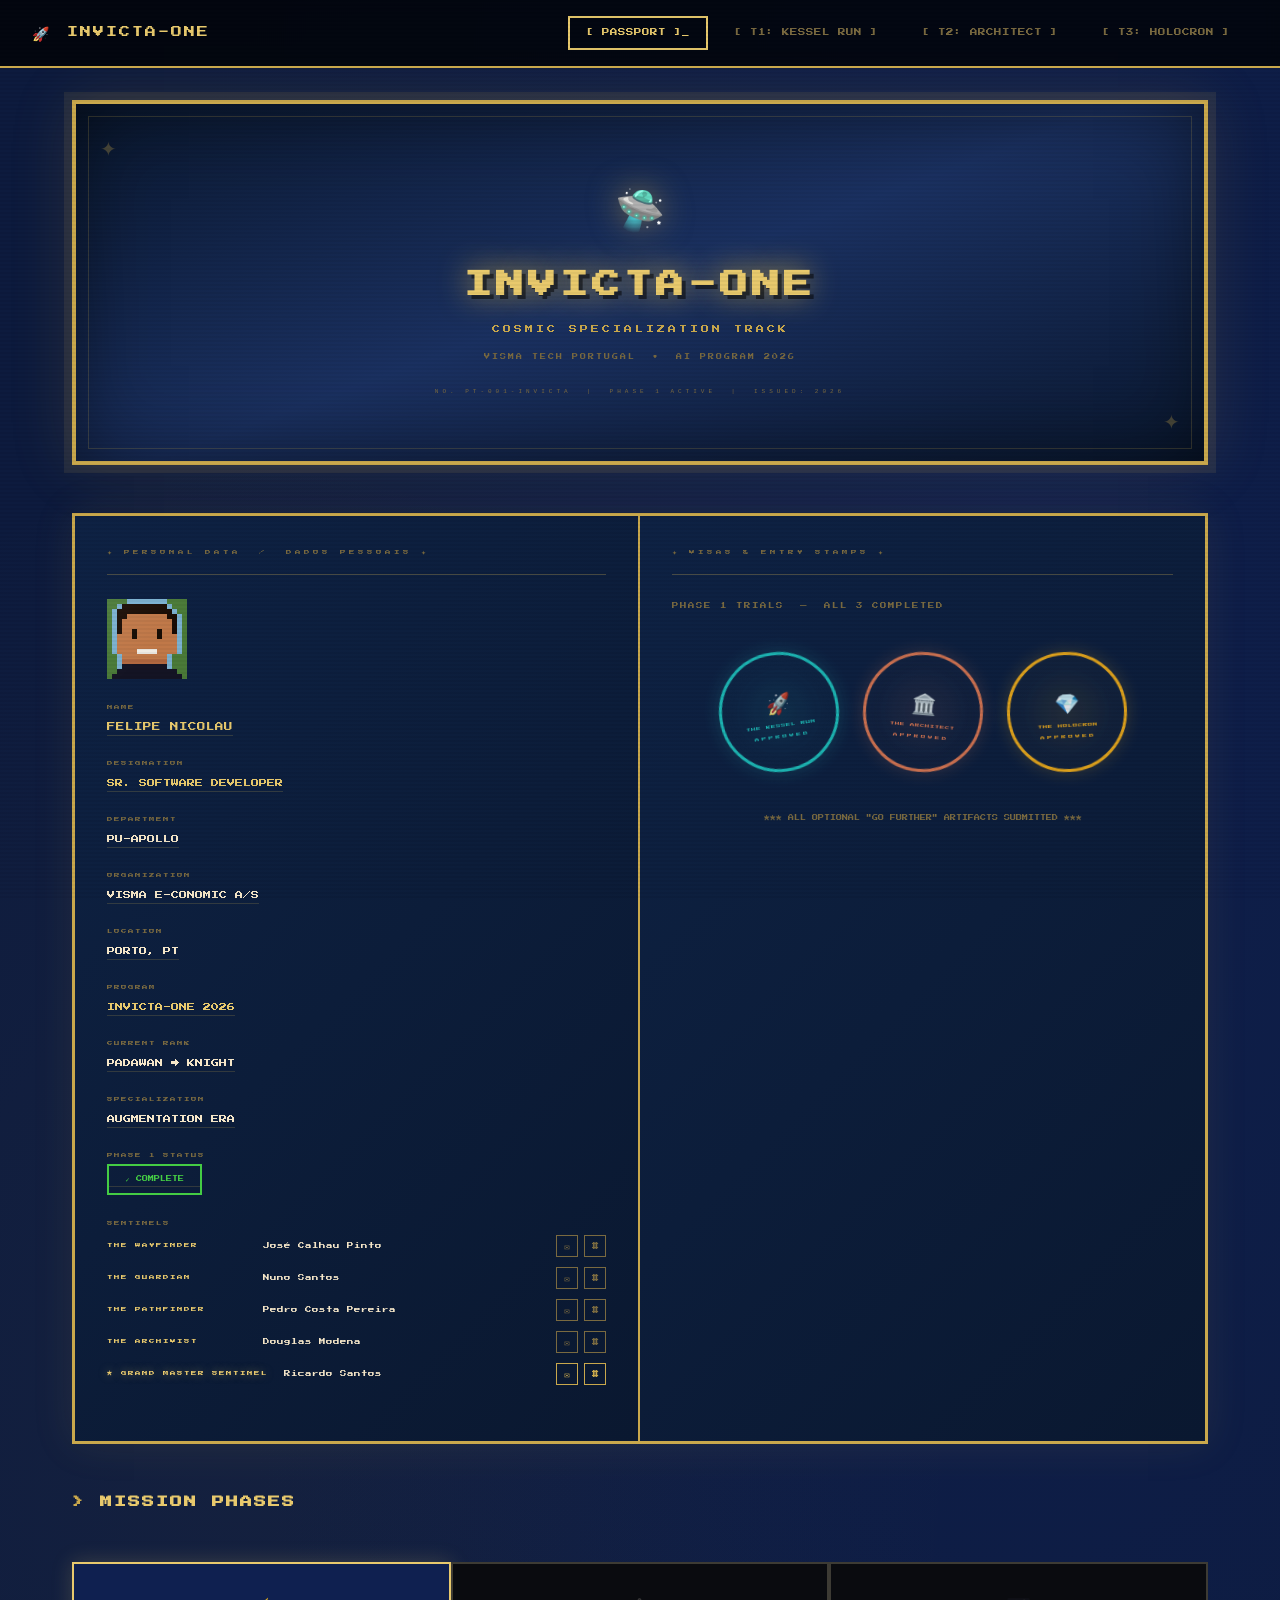
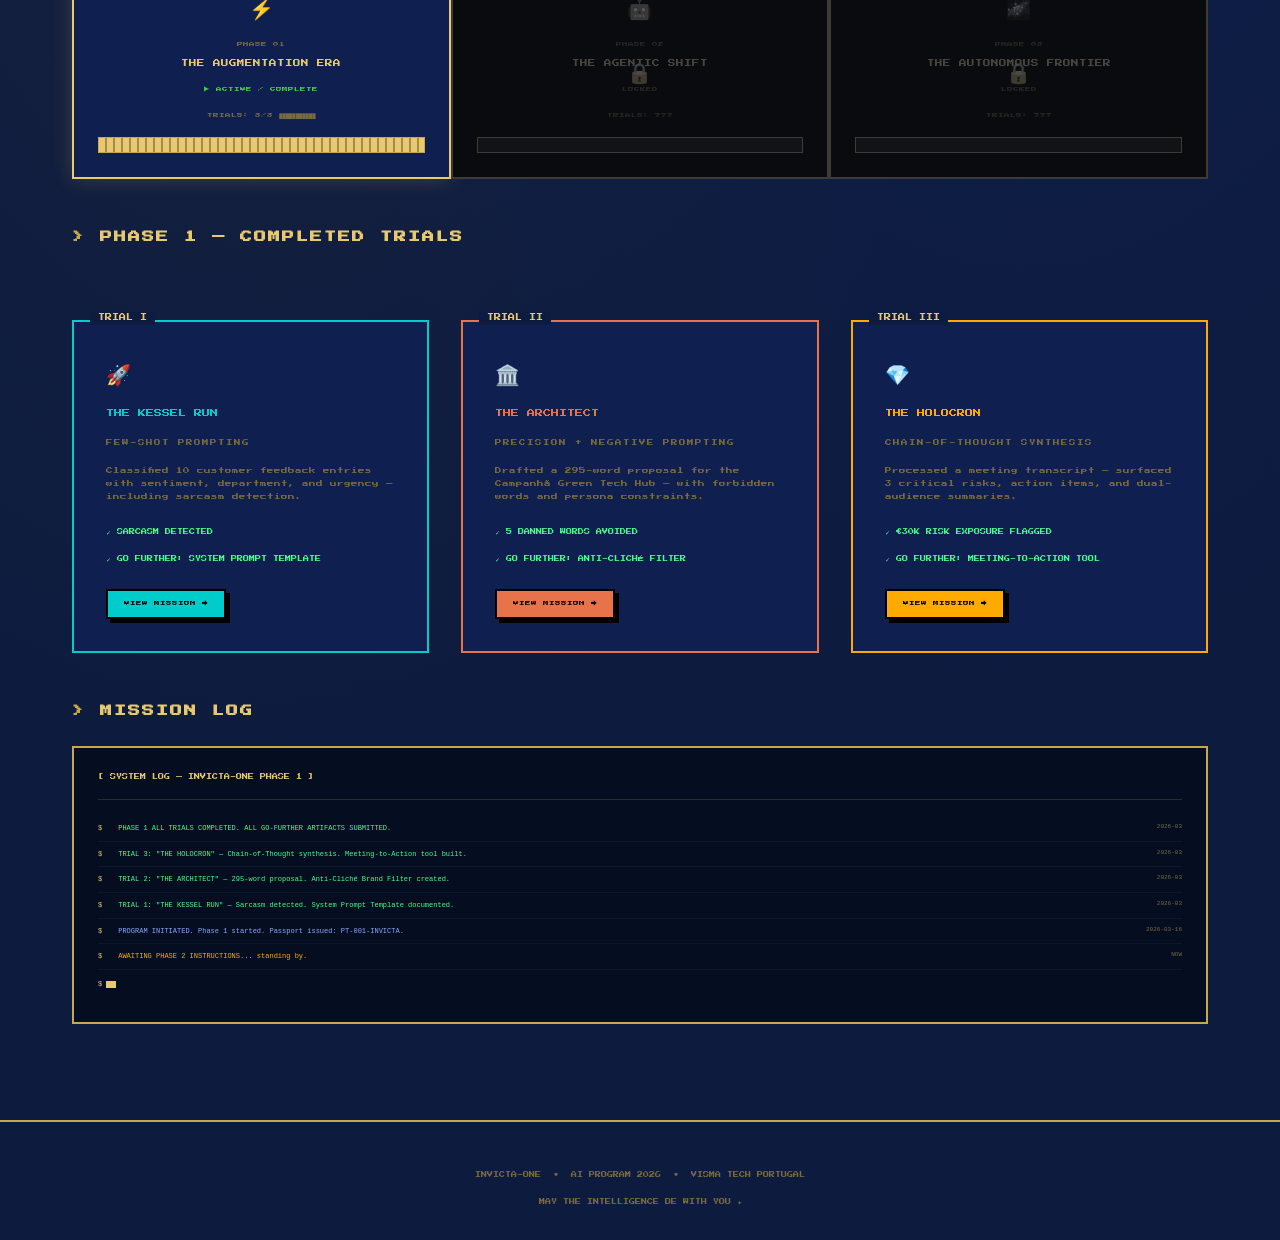
==== index.html @ 20d904ab "Initial commit — Invicta-One pixel art portfolio site" ====
<!DOCTYPE html>
<html lang="en">
<head>
  <meta charset="UTF-8">
  <meta name="viewport" content="width=device-width, initial-scale=1.0">
  <title>Invicta-One | The Passport</title>
  <link rel="preconnect" href="https://fonts.googleapis.com">
  <link rel="preconnect" href="https://fonts.gstatic.com" crossorigin>
  <link href="https://fonts.googleapis.com/css2?family=Press+Start+2P&display=swap" rel="stylesheet">
  <link rel="stylesheet" href="css/base.css">
  <link rel="stylesheet" href="css/passport.css">
</head>
<body>

  <!-- ── Navigation ──────────────────────────────────────── -->
  <nav class="pixel-nav">
    <a class="nav-logo" href="index.html">
      <span class="logo-icon">🚀</span>
      <span>INVICTA-ONE</span>
    </a>
    <button class="nav-toggle" onclick="toggleNav()" aria-label="Menu">[ MENU ]</button>
    <ul class="nav-links" id="nav-links">
      <li><a href="index.html" class="nav-link" data-page="index">[ PASSPORT ]</a></li>
      <li><a href="trial-1-kessel-run.html" class="nav-link" data-page="kessel">[ T1: KESSEL RUN ]</a></li>
      <li><a href="trial-2-architect.html" class="nav-link" data-page="architect">[ T2: ARCHITECT ]</a></li>
      <li><a href="trial-3-holocron.html" class="nav-link" data-page="holocron">[ T3: HOLOCRON ]</a></li>
    </ul>
  </nav>

  <main class="page-wrapper">

    <!-- ── Passport Cover ──────────────────────────────────── -->
    <div class="passport-cover" data-animate>
      <div class="passport-cover-border-pattern"></div>
      <span class="passport-emblem">🛸</span>
      <h1 class="hero-title">INVICTA-ONE</h1>
      <p class="hero-subtitle">COSMIC SPECIALIZATION TRACK</p>
      <p class="hero-meta">VISMA TECH PORTUGAL &nbsp;•&nbsp; AI PROGRAM 2026</p>
      <p class="passport-number">NO. PT-001-INVICTA &nbsp;|&nbsp; PHASE 1 ACTIVE &nbsp;|&nbsp; ISSUED: 2026</p>
    </div>

    <!-- ── Passport Interior ───────────────────────────────── -->
    <div class="passport-interior">

      <!-- Left: Personal Data page -->
      <div class="passport-page">
        <div class="passport-page-title">✦ Personal Data &nbsp;/&nbsp; Dados Pessoais ✦</div>

        <!-- Pixel portrait of Felipe Nicolau -->
        <div class="pixel-avatar" style="width:80px;height:80px;padding:0;overflow:hidden;border:none;background:transparent;">
          <svg xmlns="http://www.w3.org/2000/svg" viewBox="0 0 64 64" width="80" height="80" style="image-rendering:pixelated;shape-rendering:crispEdges;display:block;">
            <!-- Background: outdoor green -->
            <rect width="64" height="64" fill="#4a7a38"/>
            <!-- Row 0: sky -->
            <rect x="16" y="0"  width="32" height="4" fill="#7ab0d0"/>
            <!-- Row 1: sky gaps + hair -->
            <rect x="8"  y="4"  width="4"  height="4" fill="#7ab0d0"/>
            <rect x="12" y="4"  width="36" height="4" fill="#1a0c04"/>
            <rect x="48" y="4"  width="4"  height="4" fill="#7ab0d0"/>
            <!-- Row 2: wider hair -->
            <rect x="4"  y="8"  width="4"  height="4" fill="#7ab0d0"/>
            <rect x="8"  y="8"  width="44" height="4" fill="#1a0c04"/>
            <rect x="52" y="8"  width="4"  height="4" fill="#7ab0d0"/>
            <!-- Row 3: face appears -->
            <rect x="4"  y="12" width="4"  height="4" fill="#7ab0d0"/>
            <rect x="8"  y="12" width="8"  height="4" fill="#1a0c04"/>
            <rect x="16" y="12" width="32" height="4" fill="#c07848"/>
            <rect x="48" y="12" width="8"  height="4" fill="#1a0c04"/>
            <rect x="56" y="12" width="4"  height="4" fill="#7ab0d0"/>
            <!-- Row 4 -->
            <rect x="4"  y="16" width="4"  height="4" fill="#7ab0d0"/>
            <rect x="8"  y="16" width="4"  height="4" fill="#1a0c04"/>
            <rect x="12" y="16" width="40" height="4" fill="#c07848"/>
            <rect x="52" y="16" width="4"  height="4" fill="#1a0c04"/>
            <rect x="56" y="16" width="4"  height="4" fill="#7ab0d0"/>
            <!-- Row 5 -->
            <rect x="4"  y="20" width="4"  height="4" fill="#7ab0d0"/>
            <rect x="8"  y="20" width="4"  height="4" fill="#1a0c04"/>
            <rect x="12" y="20" width="40" height="4" fill="#c07848"/>
            <rect x="52" y="20" width="4"  height="4" fill="#1a0c04"/>
            <rect x="56" y="20" width="4"  height="4" fill="#7ab0d0"/>
            <!-- Row 6: eyes -->
            <rect x="4"  y="24" width="4"  height="4" fill="#7ab0d0"/>
            <rect x="8"  y="24" width="4"  height="4" fill="#1a0c04"/>
            <rect x="12" y="24" width="8"  height="4" fill="#c07848"/>
            <rect x="20" y="24" width="4"  height="4" fill="#160c04"/>
            <rect x="24" y="24" width="16" height="4" fill="#c07848"/>
            <rect x="40" y="24" width="4"  height="4" fill="#160c04"/>
            <rect x="44" y="24" width="8"  height="4" fill="#c07848"/>
            <rect x="52" y="24" width="4"  height="4" fill="#1a0c04"/>
            <rect x="56" y="24" width="4"  height="4" fill="#7ab0d0"/>
            <!-- Row 7: eyes lower, no hair sides -->
            <rect x="4"  y="28" width="4"  height="4" fill="#7ab0d0"/>
            <rect x="8"  y="28" width="12" height="4" fill="#c07848"/>
            <rect x="20" y="28" width="4"  height="4" fill="#160c04"/>
            <rect x="24" y="28" width="16" height="4" fill="#c07848"/>
            <rect x="40" y="28" width="4"  height="4" fill="#160c04"/>
            <rect x="44" y="28" width="12" height="4" fill="#c07848"/>
            <rect x="56" y="28" width="4"  height="4" fill="#7ab0d0"/>
            <!-- Row 8: full face -->
            <rect x="4"  y="32" width="4"  height="4" fill="#7ab0d0"/>
            <rect x="8"  y="32" width="48" height="4" fill="#c07848"/>
            <rect x="56" y="32" width="4"  height="4" fill="#7ab0d0"/>
            <!-- Row 9: full face -->
            <rect x="4"  y="36" width="4"  height="4" fill="#7ab0d0"/>
            <rect x="8"  y="36" width="48" height="4" fill="#c07848"/>
            <rect x="56" y="36" width="4"  height="4" fill="#7ab0d0"/>
            <!-- Row 10: smile / teeth -->
            <rect x="4"  y="40" width="4"  height="4" fill="#7ab0d0"/>
            <rect x="8"  y="40" width="16" height="4" fill="#c07848"/>
            <rect x="24" y="40" width="16" height="4" fill="#f0ece4"/>
            <rect x="40" y="40" width="16" height="4" fill="#c07848"/>
            <rect x="56" y="40" width="4"  height="4" fill="#7ab0d0"/>
            <!-- Row 11: chin narrowing -->
            <rect x="8"  y="44" width="4"  height="4" fill="#7ab0d0"/>
            <rect x="12" y="44" width="36" height="4" fill="#c07848"/>
            <rect x="48" y="44" width="4"  height="4" fill="#7ab0d0"/>
            <!-- Row 12: neck -->
            <rect x="8"  y="48" width="4"  height="4" fill="#7ab0d0"/>
            <rect x="12" y="48" width="36" height="4" fill="#b06840"/>
            <rect x="48" y="48" width="4"  height="4" fill="#7ab0d0"/>
            <!-- Row 13: shirt collar -->
            <rect x="8"  y="52" width="4"  height="4" fill="#7ab0d0"/>
            <rect x="12" y="52" width="36" height="4" fill="#141424"/>
            <rect x="48" y="52" width="4"  height="4" fill="#7ab0d0"/>
            <!-- Row 14: shirt -->
            <rect x="8"  y="56" width="48" height="4" fill="#141424"/>
            <!-- Row 15: shirt full width -->
            <rect x="4"  y="60" width="56" height="4" fill="#141424"/>
          </svg>
        </div>

        <div class="data-field" style="margin-top:var(--s2);">
          <span class="label">NAME</span>
          <span class="value highlight" style="font-size:0.85rem;">FELIPE NICOLAU</span>
        </div>
        <div class="data-field">
          <span class="label">DESIGNATION</span>
          <span class="value highlight">SR. SOFTWARE DEVELOPER</span>
        </div>
        <div class="data-field">
          <span class="label">DEPARTMENT</span>
          <span class="value">PU-APOLLO</span>
        </div>
        <div class="data-field">
          <span class="label">ORGANIZATION</span>
          <span class="value">VISMA E-CONOMIC A/S</span>
        </div>
        <div class="data-field">
          <span class="label">LOCATION</span>
          <span class="value">PORTO, PT</span>
        </div>
        <div class="data-field">
          <span class="label">PROGRAM</span>
          <span class="value highlight">INVICTA-ONE 2026</span>
        </div>
        <div class="data-field">
          <span class="label">CURRENT RANK</span>
          <span class="value">PADAWAN → KNIGHT</span>
        </div>
        <div class="data-field">
          <span class="label">SPECIALIZATION</span>
          <span class="value">AUGMENTATION ERA</span>
        </div>
        <div class="data-field">
          <span class="label">PHASE 1 STATUS</span>
          <span class="value"><span class="status-badge">✓ COMPLETE</span></span>
        </div>
        <div class="data-field">
          <span class="label">SENTINELS</span>
          <div style="display: flex; flex-direction: column; gap: 10px; margin-top: 6px;">

            <div class="sentinel-entry">
              <span class="sentinel-title">THE WAYFINDER</span>
              <span class="sentinel-name">José Calhau Pinto</span>
              <span class="sentinel-links">
                <a href="mailto:jose.calhau.pinto@visma.com" class="sentinel-link sentinel-email" title="Send email">✉</a>
                <a href="https://visma.slack.com/team/U07AFCBRYLD" class="sentinel-link sentinel-slack" title="Slack DM" target="_blank">#</a>
              </span>
            </div>

            <div class="sentinel-entry">
              <span class="sentinel-title">THE GUARDIAN</span>
              <span class="sentinel-name">Nuno Santos</span>
              <span class="sentinel-links">
                <a href="mailto:nuno.santos@visma.com" class="sentinel-link sentinel-email" title="Send email">✉</a>
                <a href="https://visma.slack.com/team/U05AVJ3DU77" class="sentinel-link sentinel-slack" title="Slack DM" target="_blank">#</a>
              </span>
            </div>

            <div class="sentinel-entry">
              <span class="sentinel-title">THE PATHFINDER</span>
              <span class="sentinel-name">Pedro Costa Pereira</span>
              <span class="sentinel-links">
                <a href="mailto:pedro.costa.pereira@visma.com" class="sentinel-link sentinel-email" title="Send email">✉</a>
                <a href="https://visma.slack.com/team/U07A2EEU5FZ" class="sentinel-link sentinel-slack" title="Slack DM" target="_blank">#</a>
              </span>
            </div>

            <div class="sentinel-entry">
              <span class="sentinel-title">THE ARCHIVIST</span>
              <span class="sentinel-name">Douglas Modena</span>
              <span class="sentinel-links">
                <a href="mailto:douglas.modena@visma.com" class="sentinel-link sentinel-email" title="Send email">✉</a>
                <a href="https://visma.slack.com/team/U07UD2M00D7" class="sentinel-link sentinel-slack" title="Slack DM" target="_blank">#</a>
              </span>
            </div>

            <div class="sentinel-entry sentinel-grandmaster">
              <span class="sentinel-title">★ GRAND MASTER SENTINEL</span>
              <span class="sentinel-name">Ricardo Santos</span>
              <span class="sentinel-links">
                <a href="mailto:ricardo.santos@visma.com" class="sentinel-link sentinel-email" title="Send email">✉</a>
                <a href="https://visma.slack.com/team/U071H8X0RFG" class="sentinel-link sentinel-slack" title="Slack DM" target="_blank">#</a>
              </span>
            </div>

          </div>
        </div>
      </div>

      <!-- Right: Stamps / Visas page -->
      <div class="passport-page">
        <div class="passport-page-title">✦ Visas &amp; Entry Stamps ✦</div>
        <p class="label" style="margin-bottom: var(--s3); line-height: 2">
          PHASE 1 TRIALS &nbsp;—&nbsp; ALL 3 COMPLETED
        </p>

        <div class="stamps-grid">
          <a href="trial-1-kessel-run.html" class="passport-stamp stamp-kessel">
            <span class="stamp-icon">🚀</span>
            <span class="stamp-name">THE KESSEL RUN</span>
            <span class="stamp-approved">APPROVED</span>
          </a>

          <a href="trial-2-architect.html" class="passport-stamp stamp-architect">
            <span class="stamp-icon">🏛️</span>
            <span class="stamp-name">THE ARCHITECT</span>
            <span class="stamp-approved">APPROVED</span>
          </a>

          <a href="trial-3-holocron.html" class="passport-stamp stamp-holocron">
            <span class="stamp-icon">💎</span>
            <span class="stamp-name">THE HOLOCRON</span>
            <span class="stamp-approved">APPROVED</span>
          </a>
        </div>

        <div style="margin-top: var(--s3); font-size: 0.6rem; color: var(--color-dim); text-align: center; line-height: 2;">
          ★★★ ALL OPTIONAL "GO FURTHER" ARTIFACTS SUBMITTED ★★★
        </div>
      </div>
    </div>

    <!-- ── Phase Tracker ───────────────────────────────────── -->
    <h2 class="section-title" data-animate>MISSION PHASES</h2>

    <div class="phases-track">
      <!-- Phase 1 -->
      <div class="phase-card active" data-animate>
        <span class="phase-icon">⚡</span>
        <div class="phase-number">PHASE 01</div>
        <div class="phase-name">THE AUGMENTATION ERA</div>
        <div class="phase-status">▶ ACTIVE / COMPLETE</div>
        <div class="phase-progress">TRIALS: 3/3 ███████████</div>
        <div style="margin-top: var(--s2);">
          <div class="progress-bar"><div class="progress-fill" style="--progress: 100%;"></div></div>
        </div>
      </div>

      <div class="phase-connector"></div>

      <!-- Phase 2 -->
      <div class="phase-card locked" data-animate>
        <span class="phase-icon">🤖</span>
        <div class="phase-number">PHASE 02</div>
        <div class="phase-name">THE AGENTIC SHIFT</div>
        <div class="phase-status">LOCKED</div>
        <div class="phase-progress">TRIALS: ???</div>
        <div style="margin-top: var(--s2);">
          <div class="progress-bar"><div class="progress-fill" style="--progress: 0%;"></div></div>
        </div>
      </div>

      <div class="phase-connector"></div>

      <!-- Phase 3 -->
      <div class="phase-card locked" data-animate>
        <span class="phase-icon">🌌</span>
        <div class="phase-number">PHASE 03</div>
        <div class="phase-name">THE AUTONOMOUS FRONTIER</div>
        <div class="phase-status">LOCKED</div>
        <div class="phase-progress">TRIALS: ???</div>
        <div style="margin-top: var(--s2);">
          <div class="progress-bar"><div class="progress-fill" style="--progress: 0%;"></div></div>
        </div>
      </div>
    </div>

    <!-- ── Trial Cards ─────────────────────────────────────── -->
    <h2 class="section-title" data-animate>PHASE 1 — COMPLETED TRIALS</h2>

    <div class="two-col" style="grid-template-columns: 1fr 1fr 1fr;" data-animate>

      <!-- Trial 1 -->
      <div class="content-section" data-label="TRIAL I" style="--color-border: #00cccc;">
        <div style="font-size: 2rem; margin-bottom: var(--s2);">🚀</div>
        <div style="font-size: 0.8rem; color: #00cccc; margin-bottom: var(--s2);">THE KESSEL RUN</div>
        <div class="label" style="margin-bottom: var(--s2);">FEW-SHOT PROMPTING</div>
        <p style="font-size: 0.65rem; color: var(--color-dim); line-height: 2; margin-bottom: var(--s3);">
          Classified 10 customer feedback entries with sentiment, department, and urgency — including sarcasm detection.
        </p>
        <div style="font-size: 0.6rem; color: #44ff88; margin-bottom: var(--s2);">✓ SARCASM DETECTED</div>
        <div style="font-size: 0.6rem; color: #44ff88; margin-bottom: var(--s3);">✓ GO FURTHER: SYSTEM PROMPT TEMPLATE</div>
        <a href="trial-1-kessel-run.html" class="pixel-btn" style="background: #00cccc; font-size: 0.55rem;">VIEW MISSION →</a>
      </div>

      <!-- Trial 2 -->
      <div class="content-section" data-label="TRIAL II" style="--color-border: #e8724a;">
        <div style="font-size: 2rem; margin-bottom: var(--s2);">🏛️</div>
        <div style="font-size: 0.8rem; color: #e8724a; margin-bottom: var(--s2);">THE ARCHITECT</div>
        <div class="label" style="margin-bottom: var(--s2);">PRECISION + NEGATIVE PROMPTING</div>
        <p style="font-size: 0.65rem; color: var(--color-dim); line-height: 2; margin-bottom: var(--s3);">
          Drafted a 295-word proposal for the Campanhã Green Tech Hub — with forbidden words and persona constraints.
        </p>
        <div style="font-size: 0.6rem; color: #44ff88; margin-bottom: var(--s2);">✓ 5 BANNED WORDS AVOIDED</div>
        <div style="font-size: 0.6rem; color: #44ff88; margin-bottom: var(--s3);">✓ GO FURTHER: ANTI-CLICHÉ FILTER</div>
        <a href="trial-2-architect.html" class="pixel-btn" style="background: #e8724a; font-size: 0.55rem;">VIEW MISSION →</a>
      </div>

      <!-- Trial 3 -->
      <div class="content-section" data-label="TRIAL III" style="--color-border: #ffaa00;">
        <div style="font-size: 2rem; margin-bottom: var(--s2);">💎</div>
        <div style="font-size: 0.8rem; color: #ffaa00; margin-bottom: var(--s2);">THE HOLOCRON</div>
        <div class="label" style="margin-bottom: var(--s2);">CHAIN-OF-THOUGHT SYNTHESIS</div>
        <p style="font-size: 0.65rem; color: var(--color-dim); line-height: 2; margin-bottom: var(--s3);">
          Processed a meeting transcript — surfaced 3 critical risks, action items, and dual-audience summaries.
        </p>
        <div style="font-size: 0.6rem; color: #44ff88; margin-bottom: var(--s2);">✓ €30K RISK EXPOSURE FLAGGED</div>
        <div style="font-size: 0.6rem; color: #44ff88; margin-bottom: var(--s3);">✓ GO FURTHER: MEETING-TO-ACTION TOOL</div>
        <a href="trial-3-holocron.html" class="pixel-btn" style="background: #ffaa00; font-size: 0.55rem;">VIEW MISSION →</a>
      </div>
    </div>

    <!-- ── Activity Log ────────────────────────────────────── -->
    <h2 class="section-title" data-animate>MISSION LOG</h2>

    <div class="activity-log" data-animate>
      <div class="activity-log-header">[ SYSTEM LOG — INVICTA-ONE PHASE 1 ]</div>

      <div class="activity-entry entry-success">
        <span class="prompt">$</span>
        <span class="entry-text">PHASE 1 ALL TRIALS COMPLETED. ALL GO-FURTHER ARTIFACTS SUBMITTED.</span>
        <span class="timestamp">2026-03</span>
      </div>
      <div class="activity-entry entry-success">
        <span class="prompt">$</span>
        <span class="entry-text">TRIAL 3: "THE HOLOCRON" — Chain-of-Thought synthesis. Meeting-to-Action tool built.</span>
        <span class="timestamp">2026-03</span>
      </div>
      <div class="activity-entry entry-success">
        <span class="prompt">$</span>
        <span class="entry-text">TRIAL 2: "THE ARCHITECT" — 295-word proposal. Anti-Cliché Brand Filter created.</span>
        <span class="timestamp">2026-03</span>
      </div>
      <div class="activity-entry entry-success">
        <span class="prompt">$</span>
        <span class="entry-text">TRIAL 1: "THE KESSEL RUN" — Sarcasm detected. System Prompt Template documented.</span>
        <span class="timestamp">2026-03</span>
      </div>
      <div class="activity-entry entry-info">
        <span class="prompt">$</span>
        <span class="entry-text">PROGRAM INITIATED. Phase 1 started. Passport issued: PT-001-INVICTA.</span>
        <span class="timestamp">2026-03-16</span>
      </div>
      <div class="activity-entry entry-warn">
        <span class="prompt">$</span>
        <span class="entry-text">AWAITING PHASE 2 INSTRUCTIONS... standing by.</span>
        <span class="timestamp">NOW</span>
      </div>
      <div style="padding: 8px 0; font-family: 'Courier New', monospace; font-size: 0.7rem; color: var(--color-accent);">
        $ <span class="cursor-blink"></span>
      </div>
    </div>

  </main>

  <footer class="pixel-footer">
    <p>INVICTA-ONE &nbsp;•&nbsp; AI PROGRAM 2026 &nbsp;•&nbsp; VISMA TECH PORTUGAL</p>
    <p style="margin-top: var(--s2);">MAY THE INTELLIGENCE BE WITH YOU ✦</p>
  </footer>

  <script src="js/nav.js"></script>
  <script src="js/animations.js"></script>
</body>
</html>
---- css/base.css ----
/* ============================================================
   INVICTA-ONE — BASE.CSS
   Shared tokens, utilities, navigation, global animations
   ============================================================ */

@import url('https://fonts.googleapis.com/css2?family=Press+Start+2P&display=swap');

/* ── Reset ─────────────────────────────────────────────────── */
*, *::before, *::after {
  box-sizing: border-box;
  margin: 0;
  padding: 0;
}

html {
  font-size: clamp(7px, 0.85vw, 10px);
  scroll-behavior: smooth;
}

body {
  font-family: 'Press Start 2P', monospace;
  background-color: var(--color-bg);
  color: var(--color-text);
  min-height: 100vh;
  line-height: 1.8;
  image-rendering: pixelated;
}

/* ── Design Tokens (overridden per theme) ───────────────────── */
:root {
  --font-pixel: 'Press Start 2P', monospace;

  /* Spacing */
  --s1: 8px;
  --s2: 16px;
  --s3: 24px;
  --s4: 32px;
  --s5: 48px;
  --s6: 64px;

  /* Defaults (passport theme overrides these) */
  --color-bg:      #0d1b3e;
  --color-primary: #c9a84c;
  --color-accent:  #e8c96d;
  --color-surface: #0f2050;
  --color-border:  #c9a84c;
  --color-text:    #f5e6c8;
  --color-dim:     #7a6a40;
  --color-danger:  #ff4444;
  --color-success: #44cc44;
  --color-warn:    #ffaa00;
}

/* ── Scanline CRT overlay ───────────────────────────────────── */
body::after {
  content: '';
  position: fixed;
  inset: 0;
  background: repeating-linear-gradient(
    0deg,
    transparent,
    transparent 2px,
    rgba(0, 0, 0, 0.04) 2px,
    rgba(0, 0, 0, 0.04) 4px
  );
  pointer-events: none;
  z-index: 9999;
}

/* ── Navigation ─────────────────────────────────────────────── */
.pixel-nav {
  position: sticky;
  top: 0;
  z-index: 100;
  background: rgba(0, 0, 0, 0.75);
  backdrop-filter: blur(6px);
  -webkit-backdrop-filter: blur(6px);
  border-bottom: 2px solid var(--color-border);
  padding: var(--s2) var(--s4);
  display: flex;
  align-items: center;
  gap: var(--s4);
  flex-wrap: wrap;
}

.nav-logo {
  display: flex;
  align-items: center;
  gap: var(--s2);
  text-decoration: none;
  color: var(--color-accent);
  font-size: 1.1rem;
  letter-spacing: 2px;
  white-space: nowrap;
}

.nav-logo .logo-icon {
  font-size: 1.4rem;
}

.nav-links {
  display: flex;
  list-style: none;
  gap: var(--s1);
  flex-wrap: wrap;
  flex: 1;
  justify-content: flex-end;
}

.nav-links li a {
  font-family: var(--font-pixel);
  font-size: 0.75rem;
  color: var(--color-dim);
  text-decoration: none;
  padding: var(--s1) var(--s2);
  border: 2px solid transparent;
  display: inline-block;
  transition: color 0.1s, border-color 0.1s;
  white-space: nowrap;
}

.nav-links li a:hover {
  color: var(--color-text);
  border-color: var(--color-border);
}

.nav-links li a.active {
  color: var(--color-accent);
  border-color: var(--color-accent);
}

.nav-links li a.active::after {
  content: '_';
  animation: blink 1s step-end infinite;
}

.nav-toggle {
  display: none;
  font-family: var(--font-pixel);
  font-size: 0.75rem;
  background: transparent;
  color: var(--color-accent);
  border: 2px solid var(--color-accent);
  padding: var(--s1) var(--s2);
  cursor: pointer;
  margin-left: auto;
}

/* Mobile nav */
@media (max-width: 768px) {
  .pixel-nav {
    padding: var(--s2);
  }

  .nav-toggle {
    display: block;
  }

  .nav-links {
    display: none;
    width: 100%;
    flex-direction: column;
    gap: 0;
    max-height: 0;
    overflow: hidden;
    transition: max-height 0.3s steps(5, end);
  }

  .nav-links.open {
    display: flex;
    max-height: 300px;
  }

  .nav-links li a {
    width: 100%;
    padding: var(--s2);
    border-bottom: 1px solid var(--color-border);
  }
}

/* ── Layout ─────────────────────────────────────────────────── */
.page-wrapper {
  max-width: 1200px;
  margin: 0 auto;
  padding: var(--s4);
}

.content-section {
  margin: var(--s5) 0;
  padding: var(--s4);
  background: var(--color-surface);
  border: 2px solid var(--color-border);
  position: relative;
}

.content-section::before {
  content: attr(data-label);
  position: absolute;
  top: -1.4em;
  left: var(--s2);
  font-size: 0.7rem;
  color: var(--color-accent);
  background: var(--color-bg);
  padding: 0 var(--s1);
}

.two-col {
  display: grid;
  grid-template-columns: 1fr 1fr;
  gap: var(--s4);
}

@media (max-width: 768px) {
  .two-col {
    grid-template-columns: 1fr;
  }

  .page-wrapper {
    padding: var(--s2);
  }
}

/* ── Typography helpers ─────────────────────────────────────── */
.section-title {
  font-size: 1.2rem;
  color: var(--color-accent);
  margin-bottom: var(--s3);
  letter-spacing: 2px;
}

.section-title::before {
  content: '> ';
  color: var(--color-primary);
}

.label {
  font-size: 0.65rem;
  color: var(--color-dim);
  letter-spacing: 1px;
  text-transform: uppercase;
}

/* ── Pixel Buttons ──────────────────────────────────────────── */
.pixel-btn {
  font-family: var(--font-pixel);
  font-size: 0.7rem;
  padding: var(--s1) var(--s2);
  background: var(--color-accent);
  color: #000;
  border: 2px solid #000;
  cursor: pointer;
  box-shadow: 4px 4px 0 #000;
  transition: box-shadow 0.1s, transform 0.1s;
  display: inline-block;
  text-decoration: none;
}

.pixel-btn:hover {
  box-shadow: 2px 2px 0 #000;
  transform: translate(2px, 2px);
}

.pixel-btn:active {
  box-shadow: 0 0 0 #000;
  transform: translate(4px, 4px);
}

/* ── Badge chips ────────────────────────────────────────────── */
.badge {
  display: inline-block;
  font-size: 0.6rem;
  padding: 2px 6px;
  border: 1px solid currentColor;
  white-space: nowrap;
}

.badge-positive  { color: var(--color-success); border-color: var(--color-success); }
.badge-negative  { color: var(--color-danger);  border-color: var(--color-danger);  }
.badge-neutral   { color: var(--color-warn);    border-color: var(--color-warn);    }
.badge-critical  { color: var(--color-danger);  background: rgba(255,68,68,0.15); }
.badge-high      { color: var(--color-warn);    background: rgba(255,170,0,0.15);  }
.badge-medium    { color: #88ccff;              border-color: #88ccff;              }
.badge-low       { color: var(--color-dim);     border-color: var(--color-dim);     }

/* ── Tables ─────────────────────────────────────────────────── */
.pixel-table {
  width: 100%;
  border-collapse: collapse;
  font-size: 0.65rem;
  overflow-x: auto;
  display: block;
}

.pixel-table th,
.pixel-table td {
  padding: var(--s1) var(--s2);
  border: 1px solid var(--color-border);
  text-align: left;
  vertical-align: middle;
}

.pixel-table th {
  color: var(--color-accent);
  background: rgba(0,0,0,0.3);
  letter-spacing: 1px;
}

.pixel-table tbody tr {
  opacity: 0;
  transform: translateX(-8px);
  transition: opacity 0.3s, transform 0.3s;
}

.pixel-table tbody tr.is-visible {
  opacity: 1;
  transform: translateX(0);
}

.pixel-table tbody tr:nth-child(even) {
  background: rgba(255,255,255,0.03);
}

.pixel-table tbody tr:hover {
  background: rgba(255,255,255,0.06);
}

/* ── Code blocks ────────────────────────────────────────────── */
.code-block {
  background: #0a0a0f;
  border: 2px solid var(--color-border);
  padding: var(--s3);
  font-family: 'Courier New', monospace;
  font-size: 0.75rem;
  color: #88ff88;
  white-space: pre-wrap;
  word-break: break-word;
  line-height: 1.6;
  position: relative;
  max-height: 400px;
  overflow-y: auto;
}

.code-block-header {
  display: flex;
  align-items: center;
  justify-content: space-between;
  padding: var(--s1) var(--s2);
  background: rgba(0,0,0,0.4);
  border: 2px solid var(--color-border);
  border-bottom: none;
  font-size: 0.65rem;
  color: var(--color-dim);
}

.copy-btn {
  font-family: var(--font-pixel);
  font-size: 0.55rem;
  background: transparent;
  color: var(--color-accent);
  border: 1px solid var(--color-accent);
  padding: 2px 8px;
  cursor: pointer;
  transition: background 0.1s;
}

.copy-btn:hover {
  background: var(--color-accent);
  color: #000;
}

/* ── Progress bar ───────────────────────────────────────────── */
.progress-bar {
  background: rgba(255,255,255,0.1);
  border: 1px solid var(--color-border);
  height: 16px;
  position: relative;
  overflow: hidden;
}

.progress-fill {
  height: 100%;
  background: var(--color-accent);
  width: var(--progress, 0%);
  transition: width 1s steps(10, end);
  position: relative;
}

.progress-fill::after {
  content: '';
  position: absolute;
  inset: 0;
  background: repeating-linear-gradient(
    90deg,
    transparent,
    transparent 6px,
    rgba(0,0,0,0.3) 6px,
    rgba(0,0,0,0.3) 8px
  );
}

/* ── Scroll-reveal base ─────────────────────────────────────── */
[data-animate] {
  opacity: 0;
  transform: translateY(16px);
  transition: opacity 0.4s ease, transform 0.4s ease;
}

[data-animate].is-visible {
  opacity: 1;
  transform: translateY(0);
}

/* ── Pixel hero title ───────────────────────────────────────── */
.hero-title {
  font-size: clamp(1.2rem, 3vw, 2.2rem);
  color: var(--color-accent);
  letter-spacing: 4px;
  text-shadow:
    4px 4px 0 rgba(0,0,0,0.5),
    0 0 30px var(--color-primary);
  line-height: 1.5;
}

.hero-subtitle {
  font-size: 0.8rem;
  color: var(--color-primary);
  letter-spacing: 3px;
  margin-top: var(--s2);
}

.hero-meta {
  font-size: 0.6rem;
  color: var(--color-dim);
  letter-spacing: 2px;
  margin-top: var(--s2);
}

/* ── Terminal log ───────────────────────────────────────────── */
.terminal-log {
  background: #050510;
  border: 2px solid var(--color-border);
  padding: var(--s3);
  font-family: 'Courier New', monospace;
  font-size: 0.75rem;
}

.log-entry {
  color: #88ff88;
  padding: 4px 0;
  opacity: 0;
  animation: log-appear 0.3s ease forwards;
}

.log-entry::before {
  content: '> ';
  color: var(--color-accent);
}

.log-entry:nth-child(1) { animation-delay: 0.3s; }
.log-entry:nth-child(2) { animation-delay: 0.6s; }
.log-entry:nth-child(3) { animation-delay: 0.9s; }
.log-entry:nth-child(4) { animation-delay: 1.2s; }
.log-entry:nth-child(5) { animation-delay: 1.5s; }

.cursor-blink {
  display: inline-block;
  width: 10px;
  height: 1em;
  background: var(--color-accent);
  animation: blink 1s step-end infinite;
  vertical-align: text-bottom;
}

/* ── Mission status row ─────────────────────────────────────── */
.mission-meta {
  display: flex;
  flex-wrap: wrap;
  gap: var(--s3);
  font-size: 0.65rem;
}

.mission-meta-item {
  display: flex;
  flex-direction: column;
  gap: 4px;
}

.mission-meta-item .label { color: var(--color-dim); }
.mission-meta-item .value { color: var(--color-text); }

/* ── Stat counter ───────────────────────────────────────────── */
.stat-card {
  text-align: center;
  padding: var(--s3);
  border: 2px solid var(--color-border);
  background: rgba(0,0,0,0.2);
}

.stat-number {
  font-size: 2rem;
  color: var(--color-accent);
  display: block;
  margin-bottom: var(--s1);
}

.stat-label {
  font-size: 0.6rem;
  color: var(--color-dim);
  line-height: 1.6;
}

/* ── Dual panel toggle ──────────────────────────────────────── */
.panel-tabs {
  display: flex;
  gap: 0;
  margin-bottom: 0;
}

.panel-tab {
  font-family: var(--font-pixel);
  font-size: 0.6rem;
  padding: var(--s1) var(--s2);
  background: transparent;
  color: var(--color-dim);
  border: 2px solid var(--color-border);
  border-bottom: none;
  cursor: pointer;
  transition: color 0.1s, background 0.1s;
}

.panel-tab.active {
  color: var(--color-accent);
  background: var(--color-surface);
}

.panel-content {
  display: none;
  padding: var(--s3);
  border: 2px solid var(--color-border);
  background: var(--color-surface);
  font-size: 0.7rem;
  line-height: 2;
}

.panel-content.active {
  display: block;
}

/* ── Global keyframes ───────────────────────────────────────── */
@keyframes blink {
  50% { opacity: 0; }
}

@keyframes float {
  0%, 100% { transform: translateY(0px); }
  50%       { transform: translateY(-8px); }
}

@keyframes pixel-fade-in {
  from { opacity: 0; transform: translateY(16px); }
  to   { opacity: 1; transform: translateY(0); }
}

@keyframes log-appear {
  from { opacity: 0; transform: translateX(-8px); }
  to   { opacity: 1; transform: translateX(0); }
}

@keyframes pulse-glow {
  from { box-shadow: 0 0 8px var(--color-accent); }
  to   { box-shadow: 0 0 24px var(--color-accent), 0 0 48px var(--color-primary); }
}

@keyframes spin {
  from { transform: rotate(0deg); }
  to   { transform: rotate(360deg); }
}

@keyframes shimmer {
  0%   { background-position: -200% 0; }
  100% { background-position:  200% 0; }
}

/* ── Footer ─────────────────────────────────────────────────── */
.pixel-footer {
  text-align: center;
  padding: var(--s5) var(--s4) var(--s4);
  font-size: 0.6rem;
  color: var(--color-dim);
  border-top: 2px solid var(--color-border);
  margin-top: var(--s6);
}

.pixel-footer a {
  color: var(--color-accent);
  text-decoration: none;
}

/* ── Tooltip ────────────────────────────────────────────────── */
.tooltip-wrapper {
  position: relative;
  cursor: pointer;
}

.tooltip-content {
  display: none;
  position: absolute;
  bottom: calc(100% + 8px);
  left: 50%;
  transform: translateX(-50%);
  background: #0a0a1a;
  border: 2px solid var(--color-accent);
  padding: var(--s2);
  font-size: 0.6rem;
  min-width: 200px;
  max-width: 320px;
  z-index: 200;
  line-height: 1.8;
  color: var(--color-text);
  box-shadow: 4px 4px 0 rgba(0,0,0,0.5);
}

.tooltip-wrapper:hover .tooltip-content {
  display: block;
}
---- css/passport.css ----
/* ============================================================
   INVICTA-ONE — PASSPORT.CSS
   Home page theme: Deep Navy + Gold
   ============================================================ */

:root {
  --color-bg:      #0d1b3e;
  --color-primary: #c9a84c;
  --color-accent:  #e8c96d;
  --color-surface: #0f2050;
  --color-border:  #c9a84c;
  --color-text:    #f5e6c8;
  --color-dim:     #7a6a40;
}

body {
  background-color: var(--color-bg);
  background-image:
    radial-gradient(ellipse at 20% 50%, rgba(201,168,76,0.04) 0%, transparent 50%),
    radial-gradient(ellipse at 80% 20%, rgba(15,32,80,0.8) 0%, transparent 60%);
}

/* ── Passport Cover (hero) ──────────────────────────────────── */
.passport-cover {
  background: linear-gradient(160deg, #0a1830 0%, #1a3060 50%, #0a1830 100%);
  border: 4px solid var(--color-primary);
  padding: var(--s6) var(--s5);
  text-align: center;
  position: relative;
  overflow: hidden;
  margin-bottom: var(--s5);
  box-shadow:
    0 0 0 8px rgba(201,168,76,0.1),
    0 0 60px rgba(201,168,76,0.15),
    inset 0 0 80px rgba(0,0,0,0.5);
}

/* Corner ornaments */
.passport-cover::before,
.passport-cover::after {
  content: '✦';
  position: absolute;
  font-size: 2rem;
  color: rgba(201,168,76,0.3);
}

.passport-cover::before { top: var(--s3); left: var(--s3); }
.passport-cover::after  { bottom: var(--s3); right: var(--s3); }

.passport-emblem {
  font-size: 4rem;
  display: block;
  margin-bottom: var(--s3);
  animation: float 4s ease-in-out infinite;
  filter: drop-shadow(0 0 16px rgba(201,168,76,0.6));
}

.passport-cover .hero-title {
  font-size: clamp(1.4rem, 4vw, 2.8rem);
}

.passport-cover-border-pattern {
  position: absolute;
  inset: 12px;
  border: 1px solid rgba(201,168,76,0.2);
  pointer-events: none;
}

.passport-number {
  font-size: 0.6rem;
  color: var(--color-dim);
  letter-spacing: 4px;
  margin-top: var(--s3);
  font-family: 'Courier New', monospace;
}

/* ── Passport Interior ──────────────────────────────────────── */
.passport-interior {
  display: grid;
  grid-template-columns: 1fr 1fr;
  gap: 0;
  border: 3px solid var(--color-border);
  box-shadow: 0 0 40px rgba(201,168,76,0.1);
  margin-bottom: var(--s5);
}

@media (max-width: 768px) {
  .passport-interior {
    grid-template-columns: 1fr;
  }
}

.passport-page {
  padding: var(--s4);
  background: linear-gradient(135deg, #0e2244 0%, #0a1830 100%);
  position: relative;
}

.passport-page:first-child {
  border-right: 2px solid var(--color-border);
}

.passport-page-title {
  font-size: 0.55rem;
  color: var(--color-dim);
  letter-spacing: 3px;
  text-transform: uppercase;
  border-bottom: 1px solid rgba(201,168,76,0.3);
  padding-bottom: var(--s2);
  margin-bottom: var(--s3);
}

/* Data fields */
.data-field {
  margin-bottom: var(--s3);
}

.data-field .label {
  font-size: 0.55rem;
  color: var(--color-dim);
  margin-bottom: 4px;
  display: block;
}

.data-field .value {
  font-size: 0.8rem;
  color: var(--color-text);
  border-bottom: 1px solid rgba(201,168,76,0.2);
  padding-bottom: 4px;
}

.data-field .value.highlight {
  color: var(--color-accent);
}

/* Pixel avatar */
.pixel-avatar {
  width: 64px;
  height: 64px;
  background: var(--color-surface);
  border: 2px solid var(--color-border);
  display: flex;
  align-items: center;
  justify-content: center;
  font-size: 2.5rem;
  margin-bottom: var(--s3);
  position: relative;
  overflow: hidden;
}

.pixel-avatar::after {
  content: '';
  position: absolute;
  inset: 0;
  background: linear-gradient(135deg, rgba(255,255,255,0.05) 0%, transparent 60%);
}

/* Status badge */
.status-badge {
  display: inline-block;
  font-size: 0.6rem;
  padding: var(--s1) var(--s2);
  border: 2px solid var(--color-success);
  color: var(--color-success);
  animation: pulse-glow 2s ease-in-out infinite alternate;
}

/* ── Passport Stamps ────────────────────────────────────────── */
.stamps-grid {
  display: flex;
  flex-wrap: wrap;
  gap: var(--s3);
  align-items: flex-start;
  justify-content: center;
  padding: var(--s2);
}

.passport-stamp {
  width: 120px;
  height: 120px;
  border-radius: 50%;
  border: 3px solid;
  display: flex;
  flex-direction: column;
  align-items: center;
  justify-content: center;
  text-align: center;
  position: relative;
  opacity: 0;
  animation: stamp-ink 0.5s cubic-bezier(0.175, 0.885, 0.32, 1.275) forwards;
  filter: sepia(0.2) contrast(1.1);
  cursor: pointer;
  text-decoration: none;
}

.passport-stamp:nth-child(1) {
  --stamp-rotation: -8deg;
  animation-delay: 0.4s;
}
.passport-stamp:nth-child(2) {
  --stamp-rotation: 5deg;
  animation-delay: 0.9s;
}
.passport-stamp:nth-child(3) {
  --stamp-rotation: -3deg;
  animation-delay: 1.4s;
}

.passport-stamp .stamp-icon {
  font-size: 2rem;
  display: block;
  margin-bottom: 4px;
}

.passport-stamp .stamp-name {
  font-size: 0.45rem;
  line-height: 1.4;
  padding: 0 8px;
}

.passport-stamp .stamp-approved {
  font-size: 0.45rem;
  margin-top: 4px;
  letter-spacing: 2px;
}

/* Stamp color themes */
.stamp-kessel {
  border-color: #00cccc;
  color: #00cccc;
  background: radial-gradient(circle, rgba(0,204,204,0.1) 0%, transparent 70%);
  box-shadow: 0 0 16px rgba(0,204,204,0.2), inset 0 0 20px rgba(0,204,204,0.05);
}

.stamp-architect {
  border-color: #e8724a;
  color: #e8724a;
  background: radial-gradient(circle, rgba(232,114,74,0.1) 0%, transparent 70%);
  box-shadow: 0 0 16px rgba(232,114,74,0.2), inset 0 0 20px rgba(232,114,74,0.05);
}

.stamp-holocron {
  border-color: #ffaa00;
  color: #ffaa00;
  background: radial-gradient(circle, rgba(255,170,0,0.1) 0%, transparent 70%);
  box-shadow: 0 0 16px rgba(255,170,0,0.2), inset 0 0 20px rgba(255,170,0,0.05);
}

.passport-stamp:hover {
  transform: rotate(var(--stamp-rotation)) scale(1.05) !important;
  filter: sepia(0) contrast(1.2);
}

@keyframes stamp-ink {
  0%   { opacity: 0; transform: rotate(var(--stamp-rotation)) scale(2.5); filter: blur(8px) sepia(0.2); }
  60%  { opacity: 0.9; transform: rotate(var(--stamp-rotation)) scale(0.92); filter: blur(0) sepia(0.4); }
  80%  { transform: rotate(var(--stamp-rotation)) scale(1.03); }
  100% { opacity: 0.85; transform: rotate(var(--stamp-rotation)) scale(1); filter: sepia(0.2) contrast(1.1); }
}

/* ── Phase Tracker ──────────────────────────────────────────── */
.phases-track {
  display: grid;
  grid-template-columns: 1fr auto 1fr auto 1fr;
  align-items: center;
  gap: 0;
  margin: var(--s5) 0;
}

@media (max-width: 768px) {
  .phases-track {
    grid-template-columns: 1fr;
    gap: var(--s3);
  }

  .phase-connector { display: none; }
}

.phase-connector {
  height: 2px;
  background: repeating-linear-gradient(
    90deg,
    var(--color-border) 0px,
    var(--color-border) 4px,
    transparent 4px,
    transparent 8px
  );
}

.phase-card {
  padding: var(--s3);
  border: 2px solid var(--color-border);
  background: var(--color-surface);
  text-align: center;
  position: relative;
  transition: box-shadow 0.3s;
}

.phase-card.active {
  border-color: var(--color-accent);
  box-shadow: 0 0 20px rgba(232,201,109,0.2);
}

.phase-card.locked {
  filter: brightness(0.35) saturate(0.2);
  cursor: not-allowed;
}

.phase-card.locked::after {
  content: '🔒';
  position: absolute;
  top: 50%;
  left: 50%;
  transform: translate(-50%, -50%);
  font-size: 2rem;
  filter: none !important;
}

.phase-number {
  font-size: 0.55rem;
  color: var(--color-dim);
  margin-bottom: var(--s1);
}

.phase-name {
  font-size: 0.75rem;
  color: var(--color-accent);
  margin-bottom: var(--s2);
  line-height: 1.5;
}

.phase-status {
  font-size: 0.55rem;
  color: var(--color-success);
  margin-bottom: var(--s2);
}

.phase-card.locked .phase-status {
  color: var(--color-dim);
}

.phase-progress {
  font-size: 0.55rem;
  color: var(--color-dim);
}

.phase-icon {
  font-size: 2rem;
  display: block;
  margin-bottom: var(--s2);
}

/* ── Sentinels ──────────────────────────────────────────────── */
.sentinel-entry {
  display: flex;
  align-items: center;
  gap: var(--s2);
  flex-wrap: wrap;
}

.sentinel-title {
  font-size: 0.55rem;
  color: var(--color-accent);
  letter-spacing: 1px;
  min-width: 140px;
}

.sentinel-name {
  font-size: 0.65rem;
  color: var(--color-text);
  flex: 1;
}

.sentinel-links {
  display: flex;
  gap: 6px;
}

.sentinel-link {
  display: inline-flex;
  align-items: center;
  justify-content: center;
  width: 22px;
  height: 22px;
  font-size: 0.7rem;
  border: 1px solid var(--color-dim);
  color: var(--color-dim);
  text-decoration: none;
  transition: border-color 0.15s, color 0.15s, background 0.15s;
  line-height: 1;
}

.sentinel-link.sentinel-email:hover {
  border-color: var(--color-accent);
  color: var(--color-accent);
  background: rgba(232,201,109,0.1);
}

.sentinel-link.sentinel-slack:hover {
  border-color: #88ccff;
  color: #88ccff;
  background: rgba(136,204,255,0.1);
}

.sentinel-grandmaster .sentinel-title {
  color: var(--color-accent);
  text-shadow: 0 0 8px rgba(232,201,109,0.5);
}

.sentinel-grandmaster .sentinel-link {
  border-color: var(--color-primary);
  color: var(--color-primary);
}

/* ── Activity Log ───────────────────────────────────────────── */
.activity-log {
  background: #050e20;
  border: 2px solid var(--color-border);
  padding: var(--s3);
}

.activity-log-header {
  font-size: 0.6rem;
  color: var(--color-accent);
  margin-bottom: var(--s2);
  padding-bottom: var(--s2);
  border-bottom: 1px solid rgba(201,168,76,0.2);
}

.activity-entry {
  font-family: 'Courier New', monospace;
  font-size: 0.7rem;
  color: #88cc88;
  padding: 6px 0;
  border-bottom: 1px solid rgba(255,255,255,0.04);
  display: flex;
  align-items: flex-start;
  gap: var(--s2);
  opacity: 0;
  animation: log-appear 0.3s ease forwards;
}

.activity-entry:nth-child(2) { animation-delay: 0.4s; }
.activity-entry:nth-child(3) { animation-delay: 0.8s; }
.activity-entry:nth-child(4) { animation-delay: 1.2s; }
.activity-entry:nth-child(5) { animation-delay: 1.6s; }
.activity-entry:nth-child(6) { animation-delay: 2.0s; }

.activity-entry .prompt { color: var(--color-accent); flex-shrink: 0; }
.activity-entry .timestamp { color: var(--color-dim); font-size: 0.6rem; margin-left: auto; white-space: nowrap; flex-shrink: 0; }
.activity-entry .entry-text { color: #88cc88; }
.activity-entry.entry-success .entry-text { color: #44ff88; }
.activity-entry.entry-warn    .entry-text { color: var(--color-warn); }
.activity-entry.entry-info    .entry-text { color: #88aaff; }
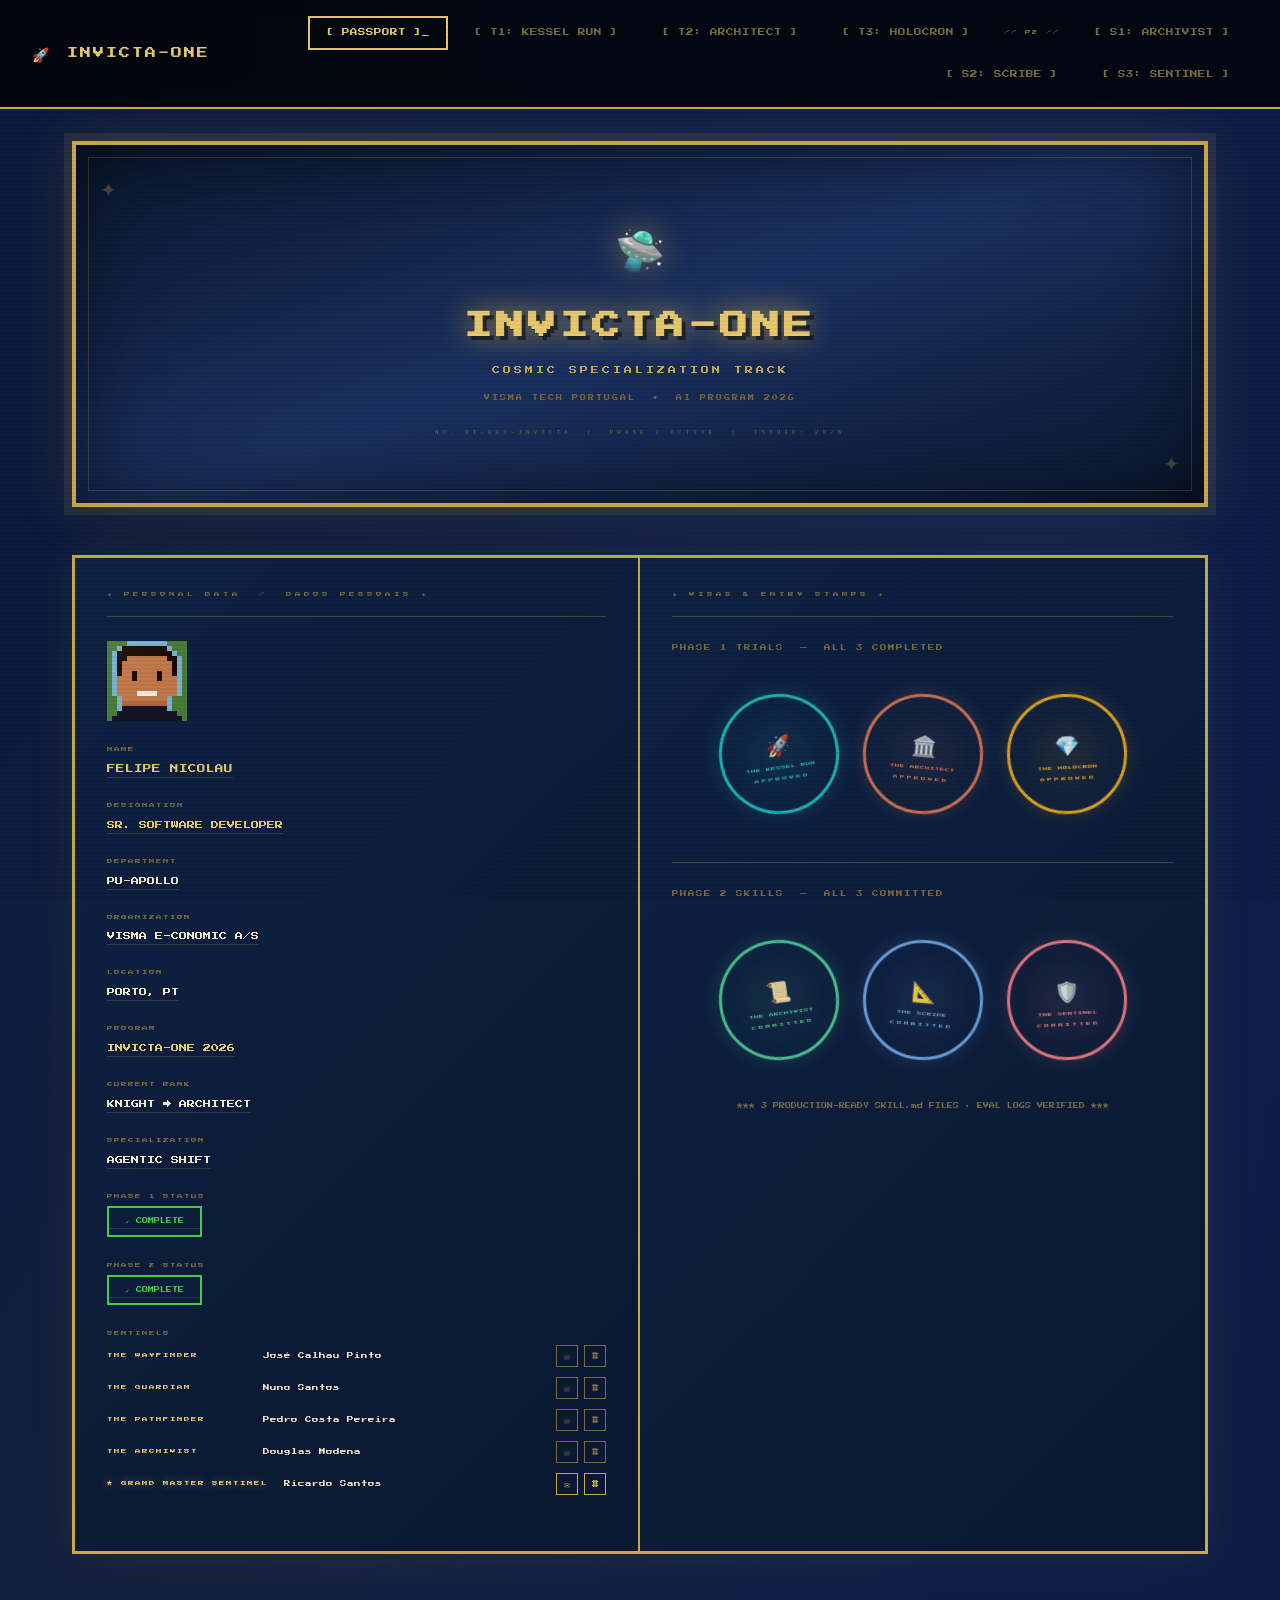
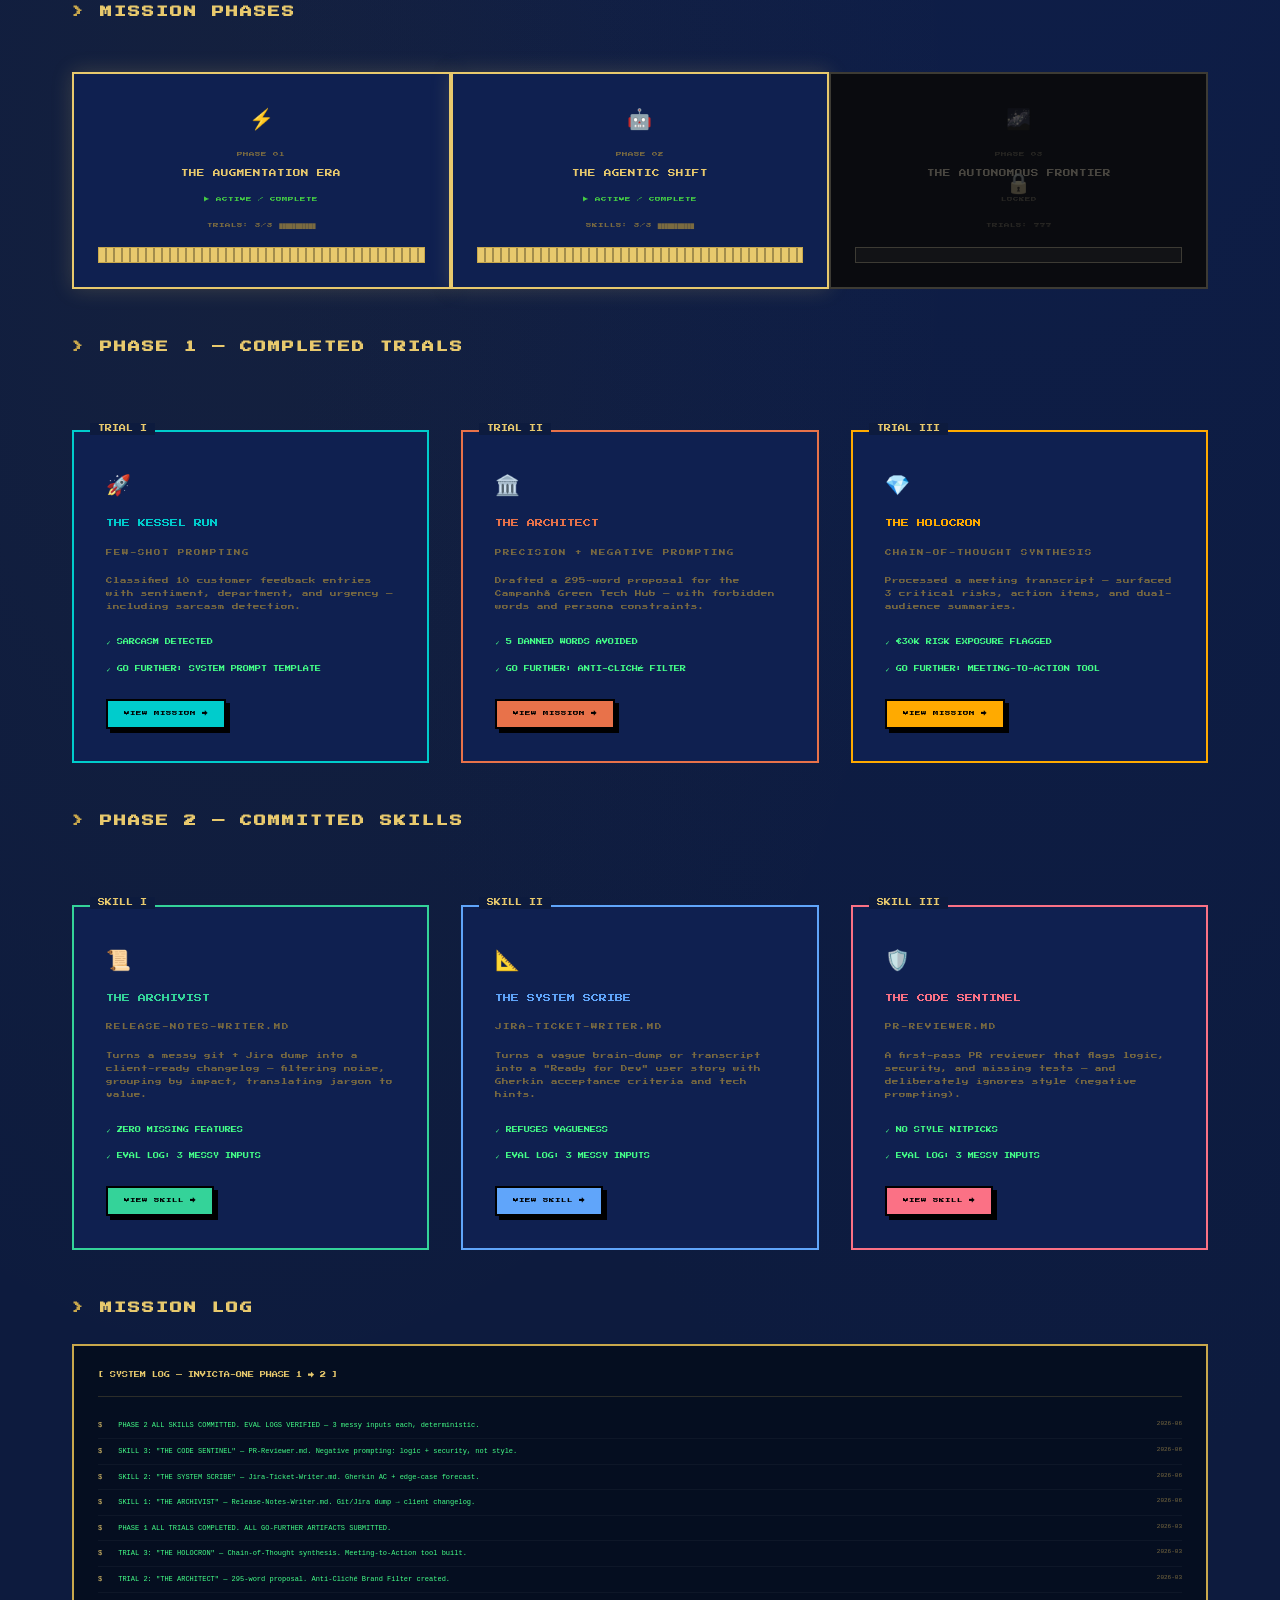
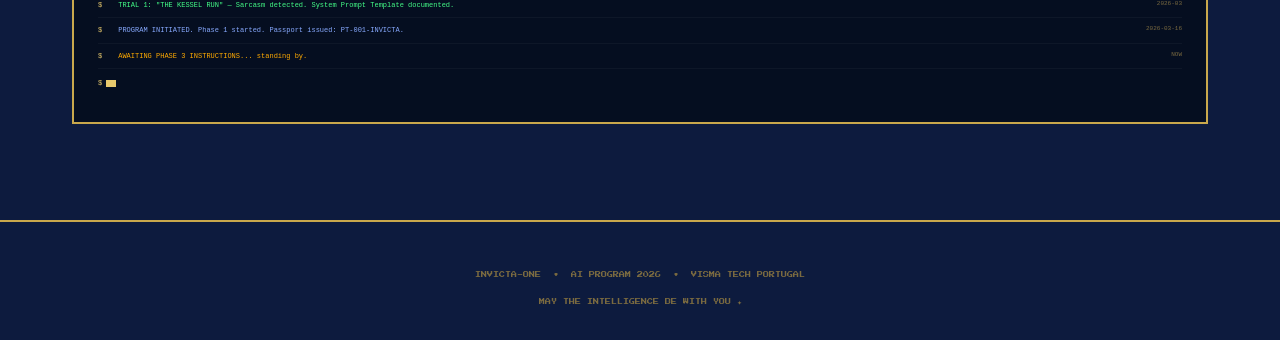
==== commit b3120574: "Add Phase 2 — The Agentic Shift (3 SKILL.md skills + site pages) Phase 2 deliverables: Release-Notes" ====
--- a/index.html
+++ b/index.html
@@ -24,6 +24,10 @@
       <li><a href="trial-1-kessel-run.html" class="nav-link" data-page="kessel">[ T1: KESSEL RUN ]</a></li>
       <li><a href="trial-2-architect.html" class="nav-link" data-page="architect">[ T2: ARCHITECT ]</a></li>
       <li><a href="trial-3-holocron.html" class="nav-link" data-page="holocron">[ T3: HOLOCRON ]</a></li>
+      <li class="nav-phase-sep">// P2 //</li>
+      <li><a href="phase2-trial-1-archivist.html" class="nav-link" data-page="archivist">[ S1: ARCHIVIST ]</a></li>
+      <li><a href="phase2-trial-2-scribe.html" class="nav-link" data-page="scribe">[ S2: SCRIBE ]</a></li>
+      <li><a href="phase2-trial-3-sentinel.html" class="nav-link" data-page="sentinel">[ S3: SENTINEL ]</a></li>
     </ul>
   </nav>
 
@@ -36,7 +40,7 @@
       <h1 class="hero-title">INVICTA-ONE</h1>
       <p class="hero-subtitle">COSMIC SPECIALIZATION TRACK</p>
       <p class="hero-meta">VISMA TECH PORTUGAL &nbsp;•&nbsp; AI PROGRAM 2026</p>
-      <p class="passport-number">NO. PT-001-INVICTA &nbsp;|&nbsp; PHASE 1 ACTIVE &nbsp;|&nbsp; ISSUED: 2026</p>
+      <p class="passport-number">NO. PT-001-INVICTA &nbsp;|&nbsp; PHASE 2 ACTIVE &nbsp;|&nbsp; ISSUED: 2026</p>
     </div>
 
     <!-- ── Passport Interior ───────────────────────────────── -->
@@ -156,14 +160,18 @@
         </div>
         <div class="data-field">
           <span class="label">CURRENT RANK</span>
-          <span class="value">PADAWAN → KNIGHT</span>
+          <span class="value">KNIGHT → ARCHITECT</span>
         </div>
         <div class="data-field">
           <span class="label">SPECIALIZATION</span>
-          <span class="value">AUGMENTATION ERA</span>
+          <span class="value">AGENTIC SHIFT</span>
         </div>
         <div class="data-field">
           <span class="label">PHASE 1 STATUS</span>
+          <span class="value"><span class="status-badge">✓ COMPLETE</span></span>
+        </div>
+        <div class="data-field">
+          <span class="label">PHASE 2 STATUS</span>
           <span class="value"><span class="status-badge">✓ COMPLETE</span></span>
         </div>
         <div class="data-field">
@@ -246,8 +254,32 @@
           </a>
         </div>
 
+        <p class="label" style="margin: var(--s4) 0 var(--s3); line-height: 2; border-top: 1px solid rgba(201,168,76,0.3); padding-top: var(--s3);">
+          PHASE 2 SKILLS &nbsp;—&nbsp; ALL 3 COMMITTED
+        </p>
+
+        <div class="stamps-grid">
+          <a href="phase2-trial-1-archivist.html" class="passport-stamp stamp-archivist">
+            <span class="stamp-icon">📜</span>
+            <span class="stamp-name">THE ARCHIVIST</span>
+            <span class="stamp-approved">COMMITTED</span>
+          </a>
+
+          <a href="phase2-trial-2-scribe.html" class="passport-stamp stamp-scribe">
+            <span class="stamp-icon">📐</span>
+            <span class="stamp-name">THE SCRIBE</span>
+            <span class="stamp-approved">COMMITTED</span>
+          </a>
+
+          <a href="phase2-trial-3-sentinel.html" class="passport-stamp stamp-sentinel">
+            <span class="stamp-icon">🛡️</span>
+            <span class="stamp-name">THE SENTINEL</span>
+            <span class="stamp-approved">COMMITTED</span>
+          </a>
+        </div>
+
         <div style="margin-top: var(--s3); font-size: 0.6rem; color: var(--color-dim); text-align: center; line-height: 2;">
-          ★★★ ALL OPTIONAL "GO FURTHER" ARTIFACTS SUBMITTED ★★★
+          ★★★ 3 PRODUCTION-READY SKILL.md FILES · EVAL LOGS VERIFIED ★★★
         </div>
       </div>
     </div>
@@ -271,14 +303,14 @@
       <div class="phase-connector"></div>
 
       <!-- Phase 2 -->
-      <div class="phase-card locked" data-animate>
+      <div class="phase-card active" data-animate>
         <span class="phase-icon">🤖</span>
         <div class="phase-number">PHASE 02</div>
         <div class="phase-name">THE AGENTIC SHIFT</div>
-        <div class="phase-status">LOCKED</div>
-        <div class="phase-progress">TRIALS: ???</div>
+        <div class="phase-status">▶ ACTIVE / COMPLETE</div>
+        <div class="phase-progress">SKILLS: 3/3 ███████████</div>
         <div style="margin-top: var(--s2);">
-          <div class="progress-bar"><div class="progress-fill" style="--progress: 0%;"></div></div>
+          <div class="progress-bar"><div class="progress-fill" style="--progress: 100%;"></div></div>
         </div>
       </div>
 
@@ -342,12 +374,77 @@
       </div>
     </div>
 
+    <!-- ── Phase 2 Skill Cards ─────────────────────────────── -->
+    <h2 class="section-title" data-animate>PHASE 2 — COMMITTED SKILLS</h2>
+
+    <div class="two-col" style="grid-template-columns: 1fr 1fr 1fr;" data-animate>
+
+      <!-- Skill 1 -->
+      <div class="content-section" data-label="SKILL I" style="--color-border: #34d399;">
+        <div style="font-size: 2rem; margin-bottom: var(--s2);">📜</div>
+        <div style="font-size: 0.8rem; color: #34d399; margin-bottom: var(--s2);">THE ARCHIVIST</div>
+        <div class="label" style="margin-bottom: var(--s2);">RELEASE-NOTES-WRITER.MD</div>
+        <p style="font-size: 0.65rem; color: var(--color-dim); line-height: 2; margin-bottom: var(--s3);">
+          Turns a messy git + Jira dump into a client-ready changelog — filtering noise, grouping by impact, translating jargon to value.
+        </p>
+        <div style="font-size: 0.6rem; color: #44ff88; margin-bottom: var(--s2);">✓ ZERO MISSING FEATURES</div>
+        <div style="font-size: 0.6rem; color: #44ff88; margin-bottom: var(--s3);">✓ EVAL LOG: 3 MESSY INPUTS</div>
+        <a href="phase2-trial-1-archivist.html" class="pixel-btn" style="background: #34d399; font-size: 0.55rem;">VIEW SKILL →</a>
+      </div>
+
+      <!-- Skill 2 -->
+      <div class="content-section" data-label="SKILL II" style="--color-border: #60a5fa;">
+        <div style="font-size: 2rem; margin-bottom: var(--s2);">📐</div>
+        <div style="font-size: 0.8rem; color: #60a5fa; margin-bottom: var(--s2);">THE SYSTEM SCRIBE</div>
+        <div class="label" style="margin-bottom: var(--s2);">JIRA-TICKET-WRITER.MD</div>
+        <p style="font-size: 0.65rem; color: var(--color-dim); line-height: 2; margin-bottom: var(--s3);">
+          Turns a vague brain-dump or transcript into a "Ready for Dev" user story with Gherkin acceptance criteria and tech hints.
+        </p>
+        <div style="font-size: 0.6rem; color: #44ff88; margin-bottom: var(--s2);">✓ REFUSES VAGUENESS</div>
+        <div style="font-size: 0.6rem; color: #44ff88; margin-bottom: var(--s3);">✓ EVAL LOG: 3 MESSY INPUTS</div>
+        <a href="phase2-trial-2-scribe.html" class="pixel-btn" style="background: #60a5fa; font-size: 0.55rem;">VIEW SKILL →</a>
+      </div>
+
+      <!-- Skill 3 -->
+      <div class="content-section" data-label="SKILL III" style="--color-border: #fb7185;">
+        <div style="font-size: 2rem; margin-bottom: var(--s2);">🛡️</div>
+        <div style="font-size: 0.8rem; color: #fb7185; margin-bottom: var(--s2);">THE CODE SENTINEL</div>
+        <div class="label" style="margin-bottom: var(--s2);">PR-REVIEWER.MD</div>
+        <p style="font-size: 0.65rem; color: var(--color-dim); line-height: 2; margin-bottom: var(--s3);">
+          A first-pass PR reviewer that flags logic, security, and missing tests — and deliberately ignores style (negative prompting).
+        </p>
+        <div style="font-size: 0.6rem; color: #44ff88; margin-bottom: var(--s2);">✓ NO STYLE NITPICKS</div>
+        <div style="font-size: 0.6rem; color: #44ff88; margin-bottom: var(--s3);">✓ EVAL LOG: 3 MESSY INPUTS</div>
+        <a href="phase2-trial-3-sentinel.html" class="pixel-btn" style="background: #fb7185; font-size: 0.55rem;">VIEW SKILL →</a>
+      </div>
+    </div>
+
     <!-- ── Activity Log ────────────────────────────────────── -->
     <h2 class="section-title" data-animate>MISSION LOG</h2>
 
     <div class="activity-log" data-animate>
-      <div class="activity-log-header">[ SYSTEM LOG — INVICTA-ONE PHASE 1 ]</div>
-
+      <div class="activity-log-header">[ SYSTEM LOG — INVICTA-ONE PHASE 1 → 2 ]</div>
+
+      <div class="activity-entry entry-success">
+        <span class="prompt">$</span>
+        <span class="entry-text">PHASE 2 ALL SKILLS COMMITTED. EVAL LOGS VERIFIED — 3 messy inputs each, deterministic.</span>
+        <span class="timestamp">2026-06</span>
+      </div>
+      <div class="activity-entry entry-success">
+        <span class="prompt">$</span>
+        <span class="entry-text">SKILL 3: "THE CODE SENTINEL" — PR-Reviewer.md. Negative prompting: logic + security, not style.</span>
+        <span class="timestamp">2026-06</span>
+      </div>
+      <div class="activity-entry entry-success">
+        <span class="prompt">$</span>
+        <span class="entry-text">SKILL 2: "THE SYSTEM SCRIBE" — Jira-Ticket-Writer.md. Gherkin AC + edge-case forecast.</span>
+        <span class="timestamp">2026-06</span>
+      </div>
+      <div class="activity-entry entry-success">
+        <span class="prompt">$</span>
+        <span class="entry-text">SKILL 1: "THE ARCHIVIST" — Release-Notes-Writer.md. Git/Jira dump → client changelog.</span>
+        <span class="timestamp">2026-06</span>
+      </div>
       <div class="activity-entry entry-success">
         <span class="prompt">$</span>
         <span class="entry-text">PHASE 1 ALL TRIALS COMPLETED. ALL GO-FURTHER ARTIFACTS SUBMITTED.</span>
@@ -375,7 +472,7 @@
       </div>
       <div class="activity-entry entry-warn">
         <span class="prompt">$</span>
-        <span class="entry-text">AWAITING PHASE 2 INSTRUCTIONS... standing by.</span>
+        <span class="entry-text">AWAITING PHASE 3 INSTRUCTIONS... standing by.</span>
         <span class="timestamp">NOW</span>
       </div>
       <div style="padding: 8px 0; font-family: 'Courier New', monospace; font-size: 0.7rem; color: var(--color-accent);">
--- a/css/base.css
+++ b/css/base.css
@@ -133,6 +133,17 @@
   content: '_';
   animation: blink 1s step-end infinite;
 }
+
+/* Phase divider in nav (shared so Phase 1 pages style it too) */
+.nav-phase-sep {
+  align-self: center;
+  font-size: 0.55rem;
+  color: var(--color-dim);
+  padding: 0 var(--s1);
+  letter-spacing: 1px;
+  list-style: none;
+}
+@media (max-width: 768px) { .nav-phase-sep { display: none; } }
 
 .nav-toggle {
   display: none;
--- a/css/passport.css
+++ b/css/passport.css
@@ -246,6 +246,28 @@
   box-shadow: 0 0 16px rgba(255,170,0,0.2), inset 0 0 20px rgba(255,170,0,0.05);
 }
 
+/* Phase 2 skill stamps */
+.stamp-archivist {
+  border-color: #34d399;
+  color: #34d399;
+  background: radial-gradient(circle, rgba(52,211,153,0.1) 0%, transparent 70%);
+  box-shadow: 0 0 16px rgba(52,211,153,0.2), inset 0 0 20px rgba(52,211,153,0.05);
+}
+
+.stamp-scribe {
+  border-color: #60a5fa;
+  color: #60a5fa;
+  background: radial-gradient(circle, rgba(96,165,250,0.1) 0%, transparent 70%);
+  box-shadow: 0 0 16px rgba(96,165,250,0.2), inset 0 0 20px rgba(96,165,250,0.05);
+}
+
+.stamp-sentinel {
+  border-color: #fb7185;
+  color: #fb7185;
+  background: radial-gradient(circle, rgba(251,113,133,0.1) 0%, transparent 70%);
+  box-shadow: 0 0 16px rgba(251,113,133,0.2), inset 0 0 20px rgba(251,113,133,0.05);
+}
+
 .passport-stamp:hover {
   transform: rotate(var(--stamp-rotation)) scale(1.05) !important;
   filter: sepia(0) contrast(1.2);
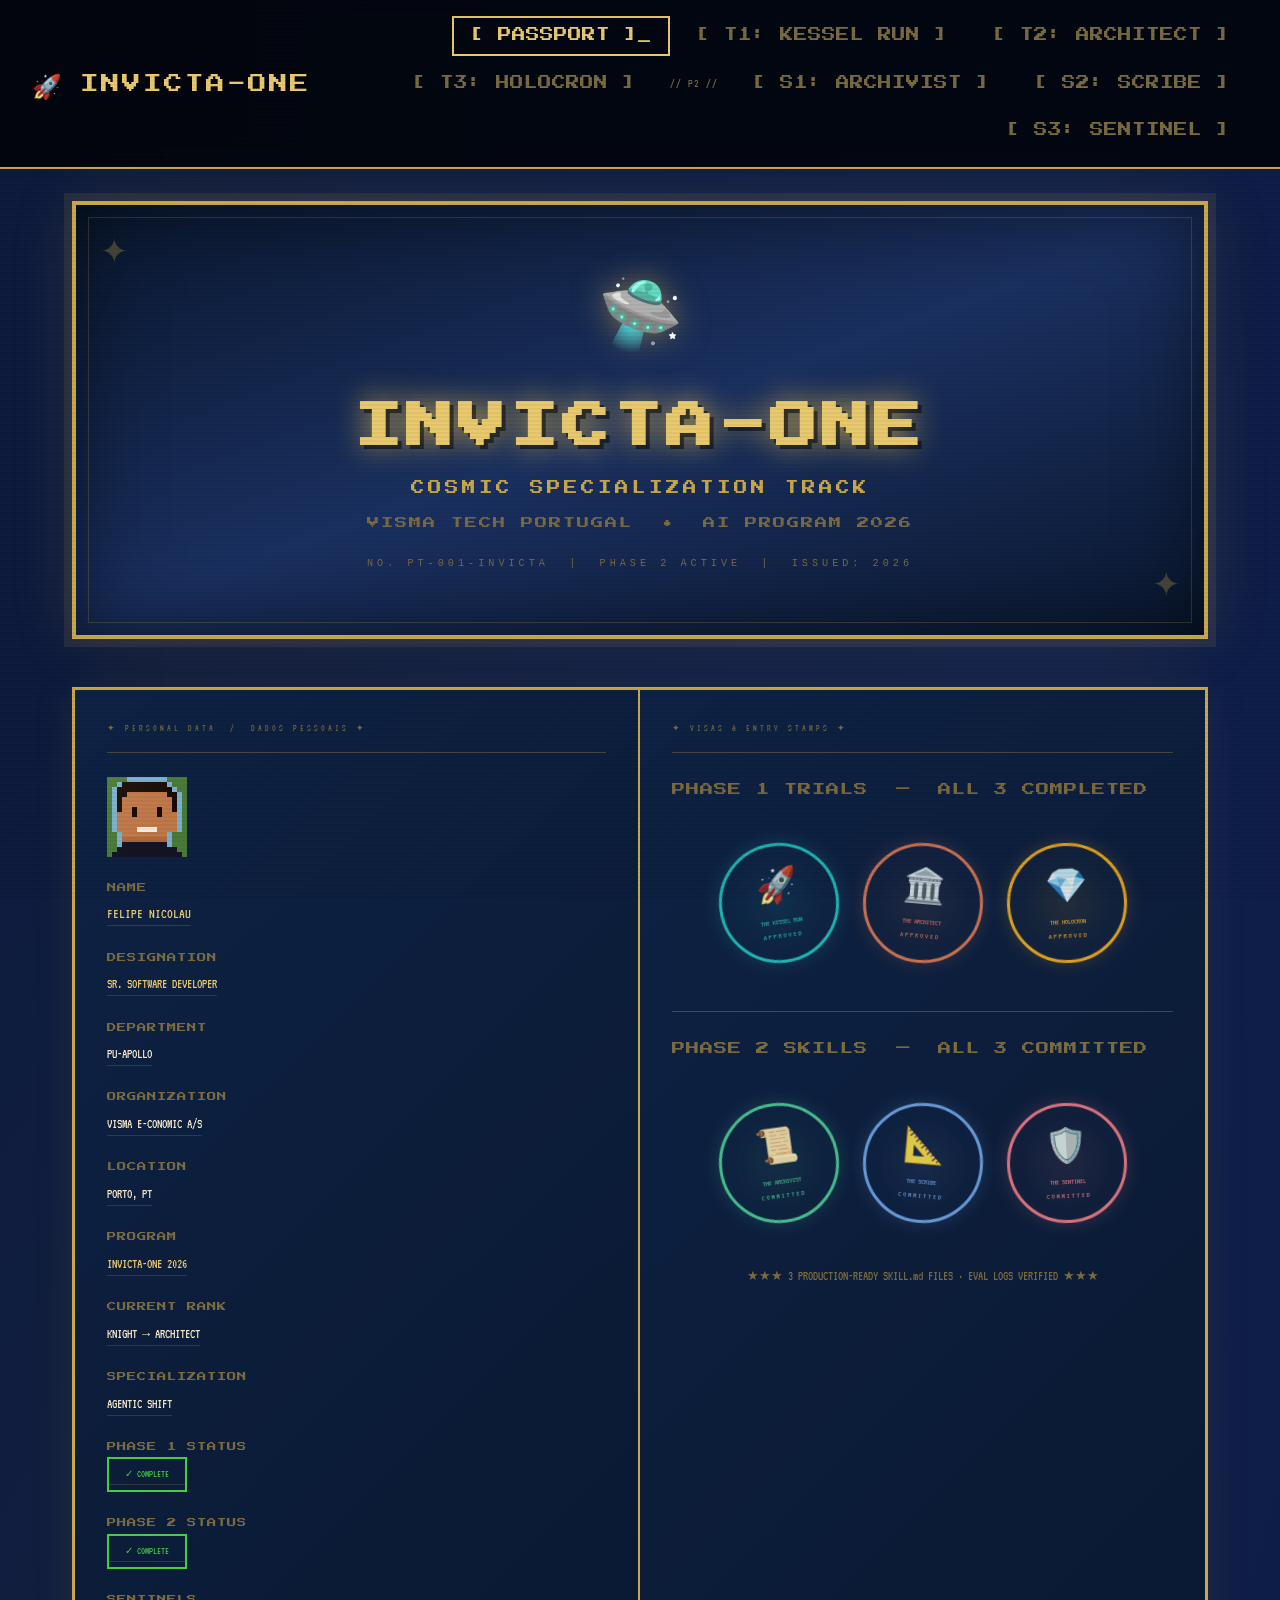
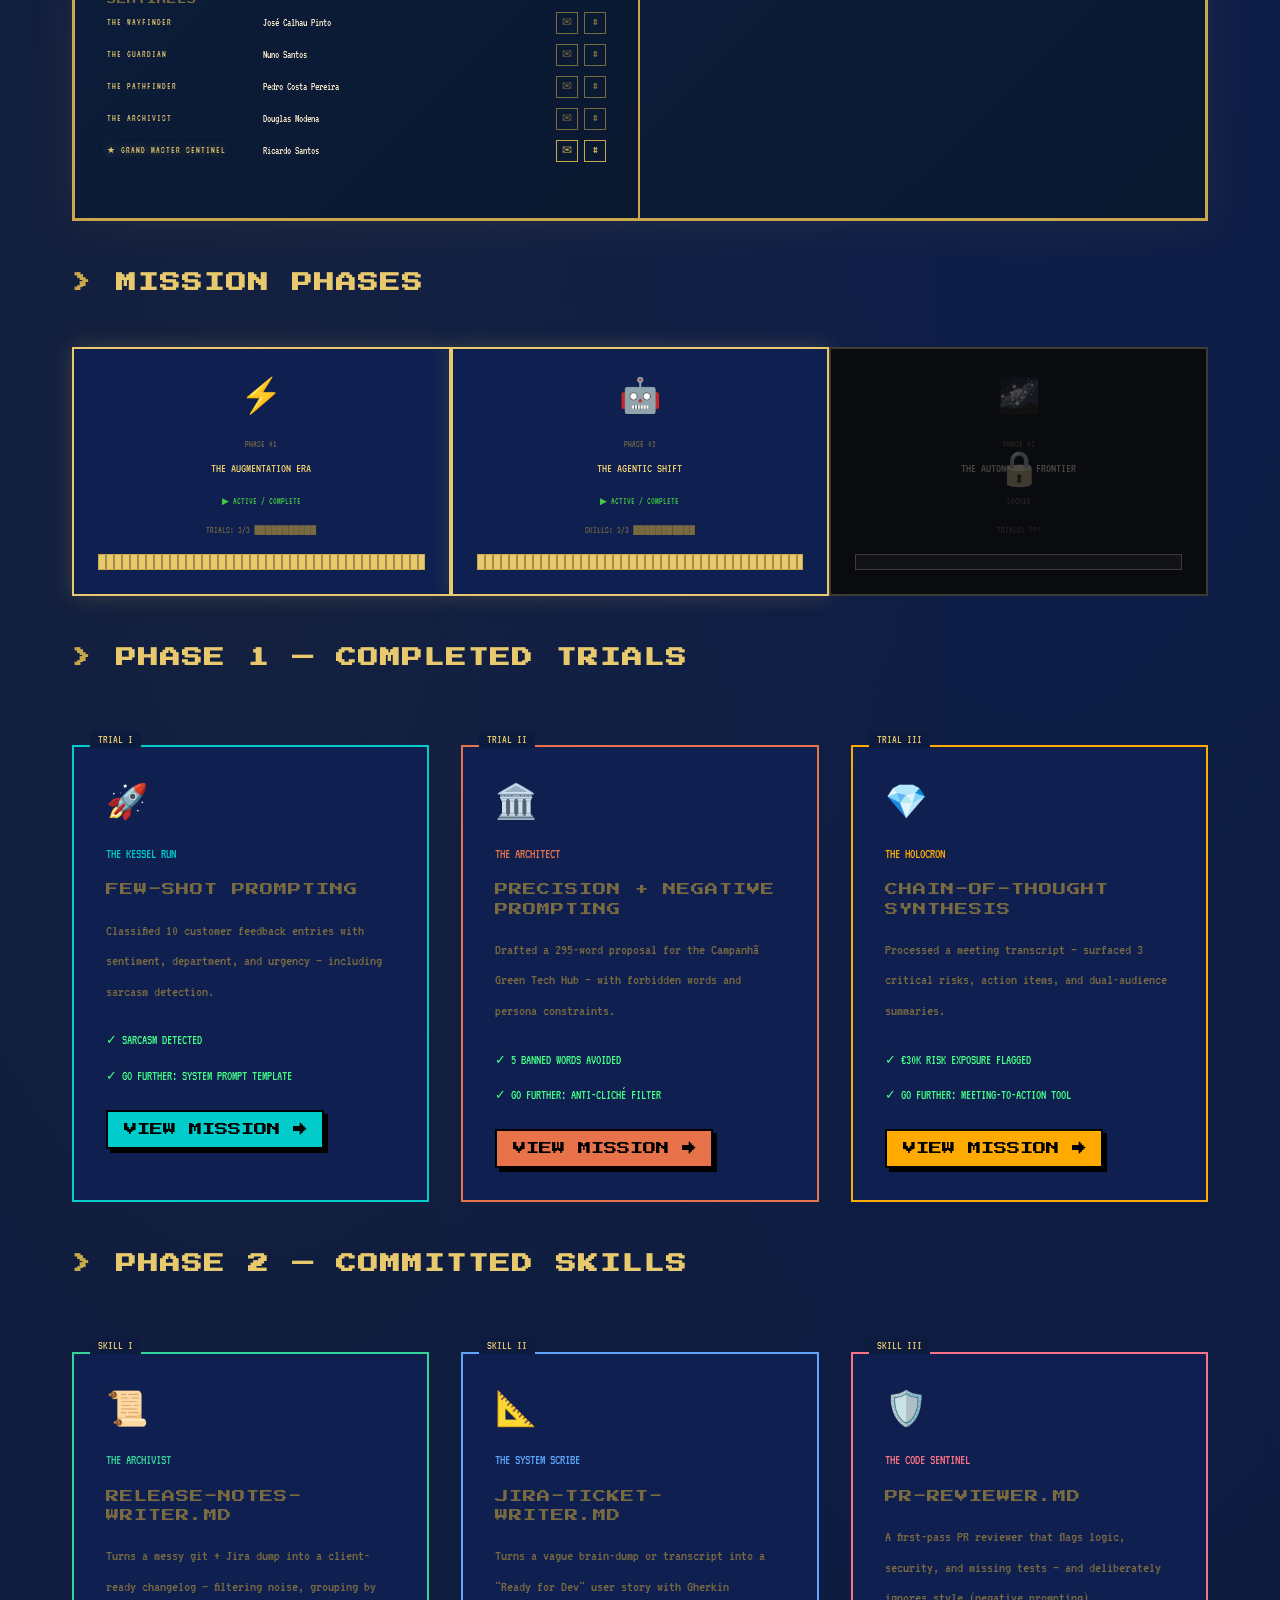
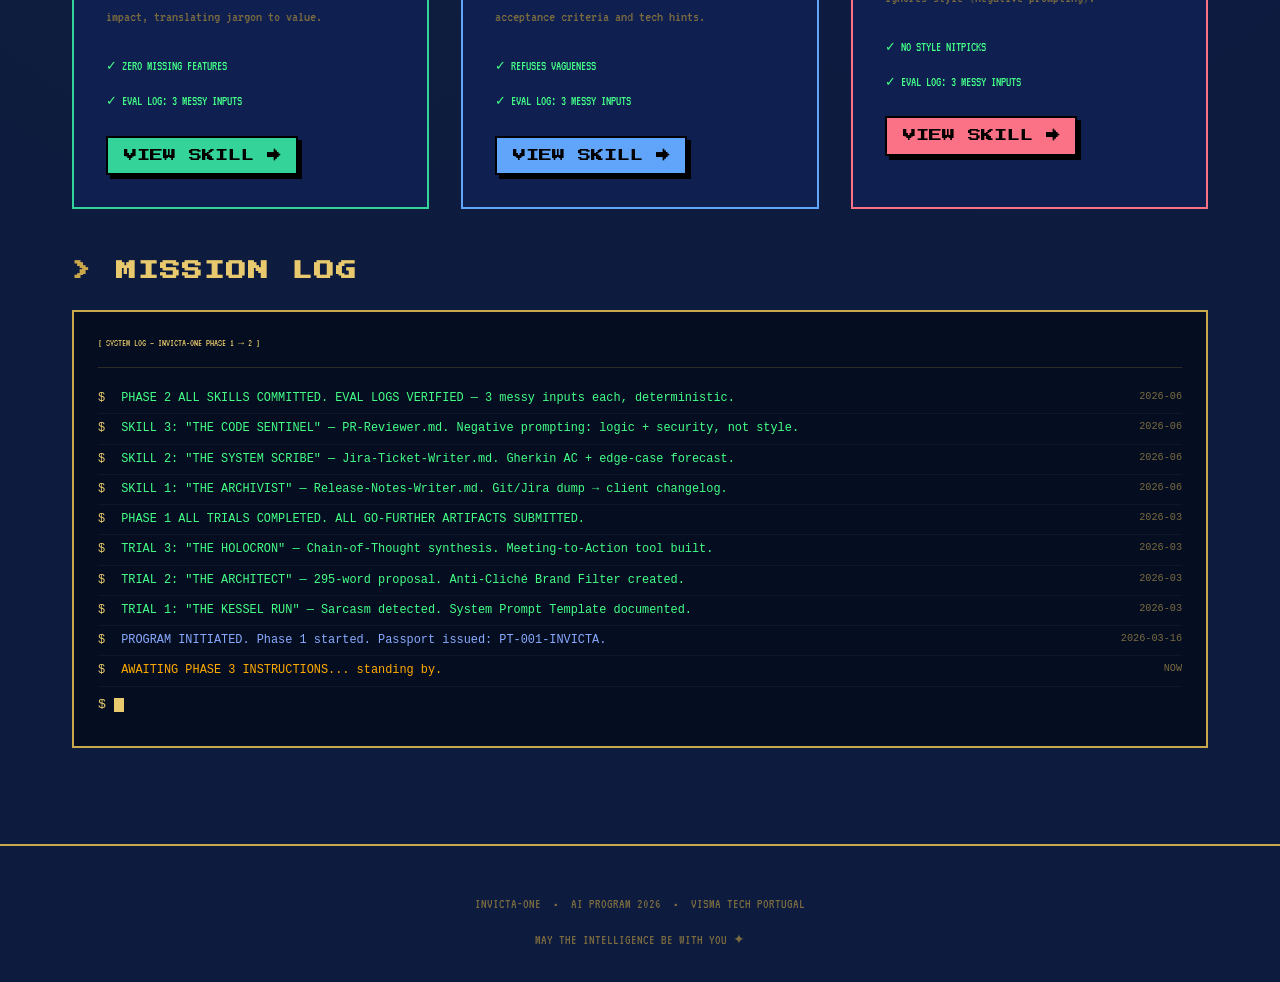
==== commit a12fd453: "fix(ui): bump tiny inline font-sizes + inline contrast in HTML ~60 inline font-size overrides (5-11p" ====
--- a/index.html
+++ b/index.html
@@ -278,7 +278,7 @@
           </a>
         </div>
 
-        <div style="margin-top: var(--s3); font-size: 0.6rem; color: var(--color-dim); text-align: center; line-height: 2;">
+        <div style="margin-top: var(--s3); font-size: 0.78rem; color: var(--color-dim); text-align: center; line-height: 2;">
           ★★★ 3 PRODUCTION-READY SKILL.md FILES · EVAL LOGS VERIFIED ★★★
         </div>
       </div>
@@ -339,12 +339,12 @@
         <div style="font-size: 2rem; margin-bottom: var(--s2);">🚀</div>
         <div style="font-size: 0.8rem; color: #00cccc; margin-bottom: var(--s2);">THE KESSEL RUN</div>
         <div class="label" style="margin-bottom: var(--s2);">FEW-SHOT PROMPTING</div>
-        <p style="font-size: 0.65rem; color: var(--color-dim); line-height: 2; margin-bottom: var(--s3);">
+        <p style="font-size: 0.9rem; color: var(--color-dim); line-height: 2; margin-bottom: var(--s3);">
           Classified 10 customer feedback entries with sentiment, department, and urgency — including sarcasm detection.
         </p>
-        <div style="font-size: 0.6rem; color: #44ff88; margin-bottom: var(--s2);">✓ SARCASM DETECTED</div>
-        <div style="font-size: 0.6rem; color: #44ff88; margin-bottom: var(--s3);">✓ GO FURTHER: SYSTEM PROMPT TEMPLATE</div>
-        <a href="trial-1-kessel-run.html" class="pixel-btn" style="background: #00cccc; font-size: 0.55rem;">VIEW MISSION →</a>
+        <div style="font-size: 0.78rem; color: #44ff88; margin-bottom: var(--s2);">✓ SARCASM DETECTED</div>
+        <div style="font-size: 0.78rem; color: #44ff88; margin-bottom: var(--s3);">✓ GO FURTHER: SYSTEM PROMPT TEMPLATE</div>
+        <a href="trial-1-kessel-run.html" class="pixel-btn" style="background: #00cccc; font-size: 0.78rem;">VIEW MISSION →</a>
       </div>
 
       <!-- Trial 2 -->
@@ -352,12 +352,12 @@
         <div style="font-size: 2rem; margin-bottom: var(--s2);">🏛️</div>
         <div style="font-size: 0.8rem; color: #e8724a; margin-bottom: var(--s2);">THE ARCHITECT</div>
         <div class="label" style="margin-bottom: var(--s2);">PRECISION + NEGATIVE PROMPTING</div>
-        <p style="font-size: 0.65rem; color: var(--color-dim); line-height: 2; margin-bottom: var(--s3);">
+        <p style="font-size: 0.9rem; color: var(--color-dim); line-height: 2; margin-bottom: var(--s3);">
           Drafted a 295-word proposal for the Campanhã Green Tech Hub — with forbidden words and persona constraints.
         </p>
-        <div style="font-size: 0.6rem; color: #44ff88; margin-bottom: var(--s2);">✓ 5 BANNED WORDS AVOIDED</div>
-        <div style="font-size: 0.6rem; color: #44ff88; margin-bottom: var(--s3);">✓ GO FURTHER: ANTI-CLICHÉ FILTER</div>
-        <a href="trial-2-architect.html" class="pixel-btn" style="background: #e8724a; font-size: 0.55rem;">VIEW MISSION →</a>
+        <div style="font-size: 0.78rem; color: #44ff88; margin-bottom: var(--s2);">✓ 5 BANNED WORDS AVOIDED</div>
+        <div style="font-size: 0.78rem; color: #44ff88; margin-bottom: var(--s3);">✓ GO FURTHER: ANTI-CLICHÉ FILTER</div>
+        <a href="trial-2-architect.html" class="pixel-btn" style="background: #e8724a; font-size: 0.78rem;">VIEW MISSION →</a>
       </div>
 
       <!-- Trial 3 -->
@@ -365,12 +365,12 @@
         <div style="font-size: 2rem; margin-bottom: var(--s2);">💎</div>
         <div style="font-size: 0.8rem; color: #ffaa00; margin-bottom: var(--s2);">THE HOLOCRON</div>
         <div class="label" style="margin-bottom: var(--s2);">CHAIN-OF-THOUGHT SYNTHESIS</div>
-        <p style="font-size: 0.65rem; color: var(--color-dim); line-height: 2; margin-bottom: var(--s3);">
+        <p style="font-size: 0.9rem; color: var(--color-dim); line-height: 2; margin-bottom: var(--s3);">
           Processed a meeting transcript — surfaced 3 critical risks, action items, and dual-audience summaries.
         </p>
-        <div style="font-size: 0.6rem; color: #44ff88; margin-bottom: var(--s2);">✓ €30K RISK EXPOSURE FLAGGED</div>
-        <div style="font-size: 0.6rem; color: #44ff88; margin-bottom: var(--s3);">✓ GO FURTHER: MEETING-TO-ACTION TOOL</div>
-        <a href="trial-3-holocron.html" class="pixel-btn" style="background: #ffaa00; font-size: 0.55rem;">VIEW MISSION →</a>
+        <div style="font-size: 0.78rem; color: #44ff88; margin-bottom: var(--s2);">✓ €30K RISK EXPOSURE FLAGGED</div>
+        <div style="font-size: 0.78rem; color: #44ff88; margin-bottom: var(--s3);">✓ GO FURTHER: MEETING-TO-ACTION TOOL</div>
+        <a href="trial-3-holocron.html" class="pixel-btn" style="background: #ffaa00; font-size: 0.78rem;">VIEW MISSION →</a>
       </div>
     </div>
 
@@ -384,12 +384,12 @@
         <div style="font-size: 2rem; margin-bottom: var(--s2);">📜</div>
         <div style="font-size: 0.8rem; color: #34d399; margin-bottom: var(--s2);">THE ARCHIVIST</div>
         <div class="label" style="margin-bottom: var(--s2);">RELEASE-NOTES-WRITER.MD</div>
-        <p style="font-size: 0.65rem; color: var(--color-dim); line-height: 2; margin-bottom: var(--s3);">
+        <p style="font-size: 0.9rem; color: var(--color-dim); line-height: 2; margin-bottom: var(--s3);">
           Turns a messy git + Jira dump into a client-ready changelog — filtering noise, grouping by impact, translating jargon to value.
         </p>
-        <div style="font-size: 0.6rem; color: #44ff88; margin-bottom: var(--s2);">✓ ZERO MISSING FEATURES</div>
-        <div style="font-size: 0.6rem; color: #44ff88; margin-bottom: var(--s3);">✓ EVAL LOG: 3 MESSY INPUTS</div>
-        <a href="phase2-trial-1-archivist.html" class="pixel-btn" style="background: #34d399; font-size: 0.55rem;">VIEW SKILL →</a>
+        <div style="font-size: 0.78rem; color: #44ff88; margin-bottom: var(--s2);">✓ ZERO MISSING FEATURES</div>
+        <div style="font-size: 0.78rem; color: #44ff88; margin-bottom: var(--s3);">✓ EVAL LOG: 3 MESSY INPUTS</div>
+        <a href="phase2-trial-1-archivist.html" class="pixel-btn" style="background: #34d399; font-size: 0.78rem;">VIEW SKILL →</a>
       </div>
 
       <!-- Skill 2 -->
@@ -397,12 +397,12 @@
         <div style="font-size: 2rem; margin-bottom: var(--s2);">📐</div>
         <div style="font-size: 0.8rem; color: #60a5fa; margin-bottom: var(--s2);">THE SYSTEM SCRIBE</div>
         <div class="label" style="margin-bottom: var(--s2);">JIRA-TICKET-WRITER.MD</div>
-        <p style="font-size: 0.65rem; color: var(--color-dim); line-height: 2; margin-bottom: var(--s3);">
+        <p style="font-size: 0.9rem; color: var(--color-dim); line-height: 2; margin-bottom: var(--s3);">
           Turns a vague brain-dump or transcript into a "Ready for Dev" user story with Gherkin acceptance criteria and tech hints.
         </p>
-        <div style="font-size: 0.6rem; color: #44ff88; margin-bottom: var(--s2);">✓ REFUSES VAGUENESS</div>
-        <div style="font-size: 0.6rem; color: #44ff88; margin-bottom: var(--s3);">✓ EVAL LOG: 3 MESSY INPUTS</div>
-        <a href="phase2-trial-2-scribe.html" class="pixel-btn" style="background: #60a5fa; font-size: 0.55rem;">VIEW SKILL →</a>
+        <div style="font-size: 0.78rem; color: #44ff88; margin-bottom: var(--s2);">✓ REFUSES VAGUENESS</div>
+        <div style="font-size: 0.78rem; color: #44ff88; margin-bottom: var(--s3);">✓ EVAL LOG: 3 MESSY INPUTS</div>
+        <a href="phase2-trial-2-scribe.html" class="pixel-btn" style="background: #60a5fa; font-size: 0.78rem;">VIEW SKILL →</a>
       </div>
 
       <!-- Skill 3 -->
@@ -410,12 +410,12 @@
         <div style="font-size: 2rem; margin-bottom: var(--s2);">🛡️</div>
         <div style="font-size: 0.8rem; color: #fb7185; margin-bottom: var(--s2);">THE CODE SENTINEL</div>
         <div class="label" style="margin-bottom: var(--s2);">PR-REVIEWER.MD</div>
-        <p style="font-size: 0.65rem; color: var(--color-dim); line-height: 2; margin-bottom: var(--s3);">
+        <p style="font-size: 0.9rem; color: var(--color-dim); line-height: 2; margin-bottom: var(--s3);">
           A first-pass PR reviewer that flags logic, security, and missing tests — and deliberately ignores style (negative prompting).
         </p>
-        <div style="font-size: 0.6rem; color: #44ff88; margin-bottom: var(--s2);">✓ NO STYLE NITPICKS</div>
-        <div style="font-size: 0.6rem; color: #44ff88; margin-bottom: var(--s3);">✓ EVAL LOG: 3 MESSY INPUTS</div>
-        <a href="phase2-trial-3-sentinel.html" class="pixel-btn" style="background: #fb7185; font-size: 0.55rem;">VIEW SKILL →</a>
+        <div style="font-size: 0.78rem; color: #44ff88; margin-bottom: var(--s2);">✓ NO STYLE NITPICKS</div>
+        <div style="font-size: 0.78rem; color: #44ff88; margin-bottom: var(--s3);">✓ EVAL LOG: 3 MESSY INPUTS</div>
+        <a href="phase2-trial-3-sentinel.html" class="pixel-btn" style="background: #fb7185; font-size: 0.78rem;">VIEW SKILL →</a>
       </div>
     </div>
 
@@ -475,7 +475,7 @@
         <span class="entry-text">AWAITING PHASE 3 INSTRUCTIONS... standing by.</span>
         <span class="timestamp">NOW</span>
       </div>
-      <div style="padding: 8px 0; font-family: 'Courier New', monospace; font-size: 0.7rem; color: var(--color-accent);">
+      <div style="padding: 8px 0; font-family: 'Courier New', monospace; font-size: 0.78rem; color: var(--color-accent);">
         $ <span class="cursor-blink"></span>
       </div>
     </div>
--- a/css/base.css
+++ b/css/base.css
@@ -3,7 +3,7 @@
    Shared tokens, utilities, navigation, global animations
    ============================================================ */
 
-@import url('https://fonts.googleapis.com/css2?family=Press+Start+2P&display=swap');
+@import url('https://fonts.googleapis.com/css2?family=Press+Start+2P&family=VT323&display=swap');
 
 /* ── Reset ─────────────────────────────────────────────────── */
 *, *::before, *::after {
@@ -13,22 +13,34 @@
 }
 
 html {
-  font-size: clamp(7px, 0.85vw, 10px);
+  /* ponytail: root drives every rem. Pixel font needs a real base, not 10px. */
+  font-size: clamp(15px, 0.4vw + 13px, 17px);
   scroll-behavior: smooth;
 }
 
 body {
-  font-family: 'Press Start 2P', monospace;
+  /* Body copy in a legible pixel font (VT323); Press Start 2P is display-only. */
+  font-family: var(--font-body);
   background-color: var(--color-bg);
   color: var(--color-text);
   min-height: 100vh;
-  line-height: 1.8;
+  font-size: 1.15rem;
+  line-height: 1.45;
   image-rendering: pixelated;
+}
+
+/* Press Start 2P stays for display + chrome only (it's unreadable as body copy) */
+h1, h2, h3, h4, h5, h6,
+.hero-title, .hero-subtitle, .hero-meta,
+.section-title, .stat-number, .label, .badge,
+.nav-logo {
+  font-family: var(--font-pixel);
 }
 
 /* ── Design Tokens (overridden per theme) ───────────────────── */
 :root {
   --font-pixel: 'Press Start 2P', monospace;
+  --font-body:  'VT323', 'Courier New', monospace;
 
   /* Spacing */
   --s1: 8px;
@@ -45,7 +57,7 @@
   --color-surface: #0f2050;
   --color-border:  #c9a84c;
   --color-text:    #f5e6c8;
-  --color-dim:     #7a6a40;
+  --color-dim:     #b3a06a;
   --color-danger:  #ff4444;
   --color-success: #44cc44;
   --color-warn:    #ffaa00;
@@ -440,7 +452,7 @@
 }
 
 .hero-meta {
-  font-size: 0.6rem;
+  font-size: 0.72rem;
   color: var(--color-dim);
   letter-spacing: 2px;
   margin-top: var(--s2);
@@ -634,3 +646,19 @@
 .tooltip-wrapper:hover .tooltip-content {
   display: block;
 }
+
+/* ── Readability pass ───────────────────────────────────────────
+   Minimum legible sizes. Press Start 2P is chunky; VT323 body copy
+   reads small below ~14px. These override the tiny defaults above. */
+.nav-links li a   { font-size: 0.8rem;  }
+.nav-phase-sep    { font-size: 0.7rem;  }
+.label            { font-size: 0.78rem; }
+.badge            { font-size: 0.72rem; }
+.copy-btn         { font-size: 0.7rem;  }
+.panel-tab        { font-size: 0.72rem; }
+.panel-content    { font-size: 0.85rem; line-height: 1.6; }
+.pixel-table      { font-size: 0.85rem; }
+.mission-meta     { font-size: 0.82rem; }
+.stat-label       { font-size: 0.82rem; line-height: 1.5; }
+.pixel-footer     { font-size: 0.82rem; }
+.tooltip-content  { font-size: 0.82rem; line-height: 1.5; }
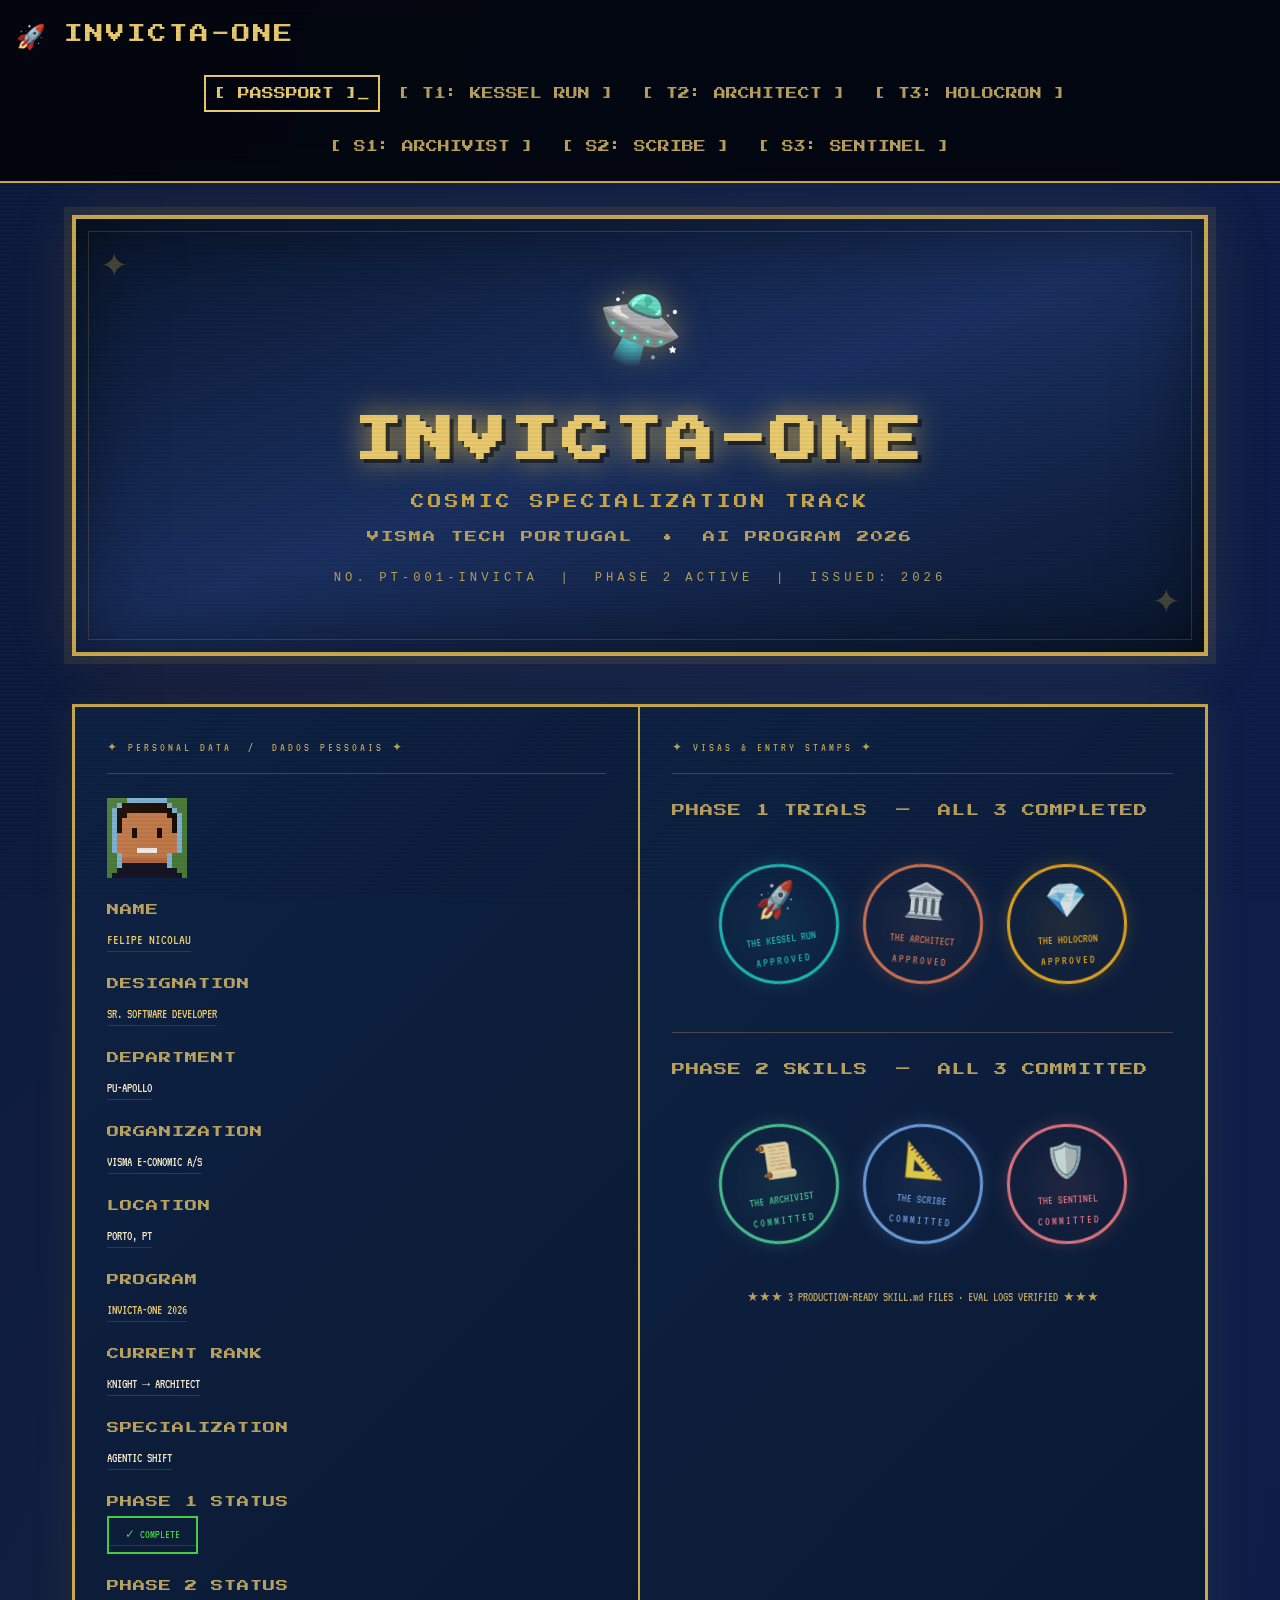
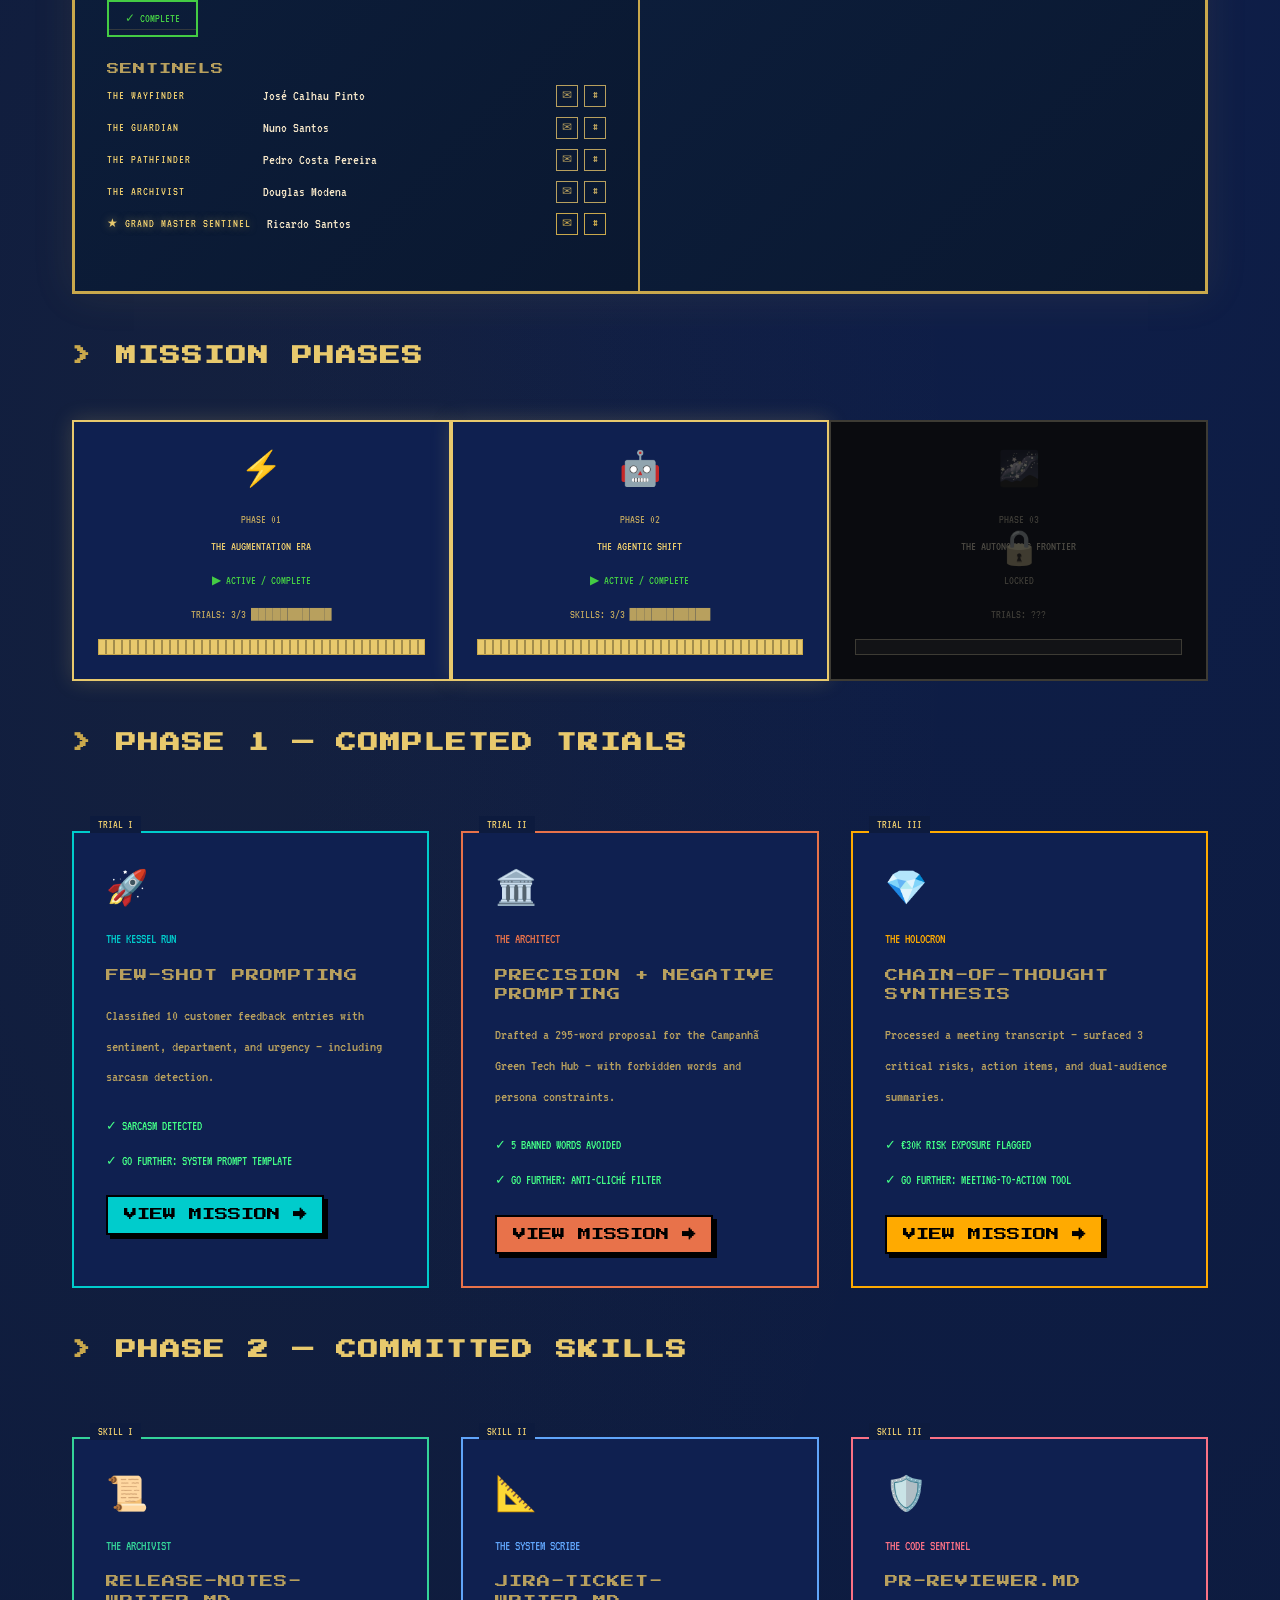
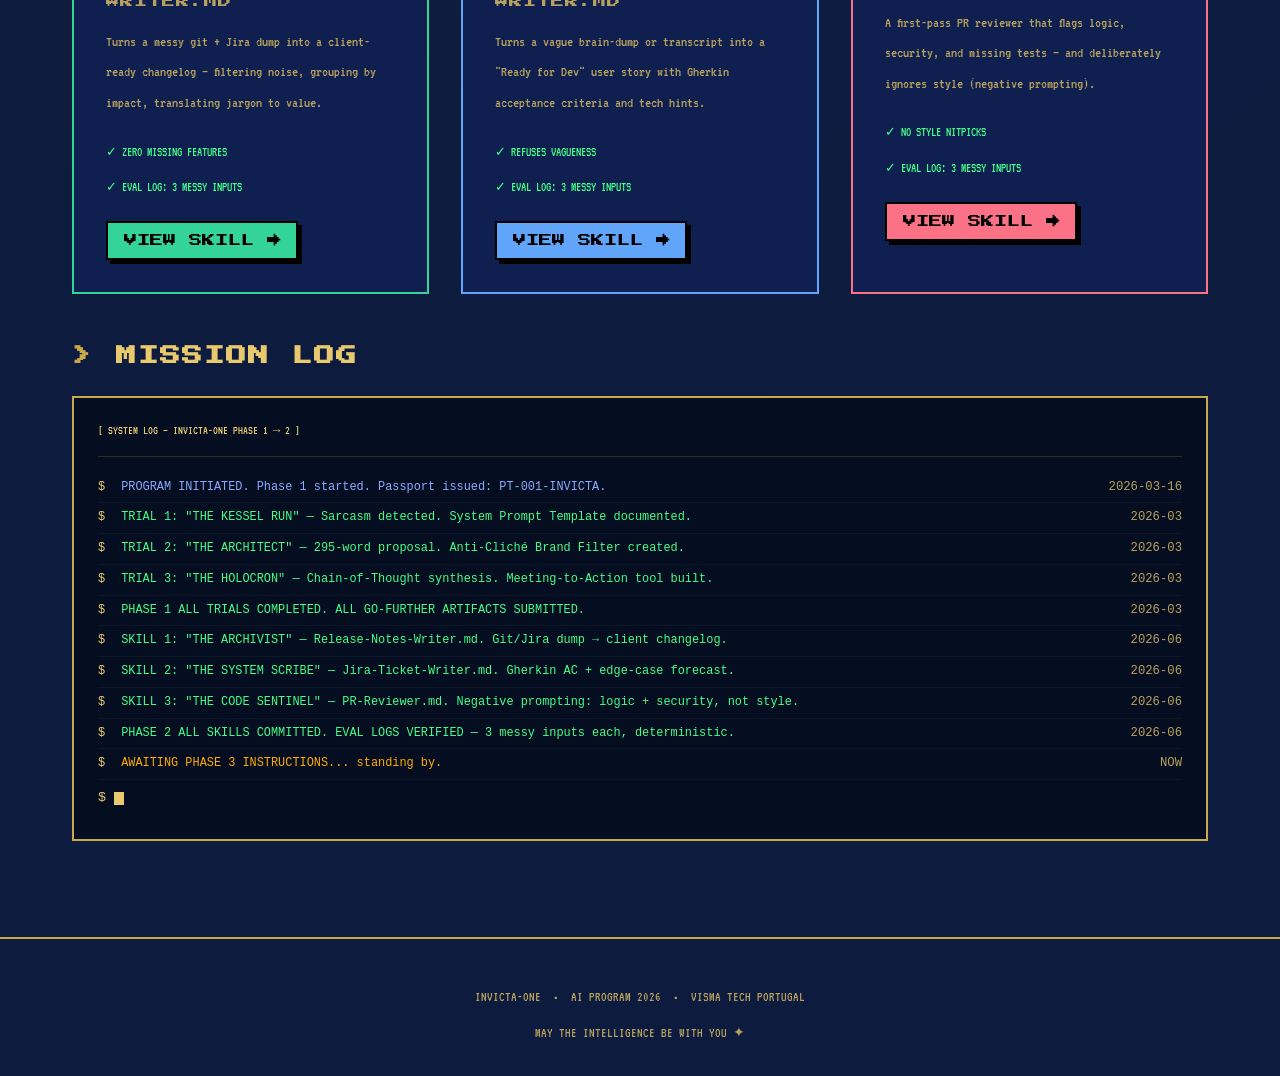
==== commit bd6fa41b: "fix(ui): order mission log chronologically (oldest → NOW) Entries ran newest-first, but the live AWA" ====
--- a/index.html
+++ b/index.html
@@ -425,50 +425,50 @@
     <div class="activity-log" data-animate>
       <div class="activity-log-header">[ SYSTEM LOG — INVICTA-ONE PHASE 1 → 2 ]</div>
 
+      <div class="activity-entry entry-info">
+        <span class="prompt">$</span>
+        <span class="entry-text">PROGRAM INITIATED. Phase 1 started. Passport issued: PT-001-INVICTA.</span>
+        <span class="timestamp">2026-03-16</span>
+      </div>
+      <div class="activity-entry entry-success">
+        <span class="prompt">$</span>
+        <span class="entry-text">TRIAL 1: "THE KESSEL RUN" — Sarcasm detected. System Prompt Template documented.</span>
+        <span class="timestamp">2026-03</span>
+      </div>
+      <div class="activity-entry entry-success">
+        <span class="prompt">$</span>
+        <span class="entry-text">TRIAL 2: "THE ARCHITECT" — 295-word proposal. Anti-Cliché Brand Filter created.</span>
+        <span class="timestamp">2026-03</span>
+      </div>
+      <div class="activity-entry entry-success">
+        <span class="prompt">$</span>
+        <span class="entry-text">TRIAL 3: "THE HOLOCRON" — Chain-of-Thought synthesis. Meeting-to-Action tool built.</span>
+        <span class="timestamp">2026-03</span>
+      </div>
+      <div class="activity-entry entry-success">
+        <span class="prompt">$</span>
+        <span class="entry-text">PHASE 1 ALL TRIALS COMPLETED. ALL GO-FURTHER ARTIFACTS SUBMITTED.</span>
+        <span class="timestamp">2026-03</span>
+      </div>
+      <div class="activity-entry entry-success">
+        <span class="prompt">$</span>
+        <span class="entry-text">SKILL 1: "THE ARCHIVIST" — Release-Notes-Writer.md. Git/Jira dump → client changelog.</span>
+        <span class="timestamp">2026-06</span>
+      </div>
+      <div class="activity-entry entry-success">
+        <span class="prompt">$</span>
+        <span class="entry-text">SKILL 2: "THE SYSTEM SCRIBE" — Jira-Ticket-Writer.md. Gherkin AC + edge-case forecast.</span>
+        <span class="timestamp">2026-06</span>
+      </div>
+      <div class="activity-entry entry-success">
+        <span class="prompt">$</span>
+        <span class="entry-text">SKILL 3: "THE CODE SENTINEL" — PR-Reviewer.md. Negative prompting: logic + security, not style.</span>
+        <span class="timestamp">2026-06</span>
+      </div>
       <div class="activity-entry entry-success">
         <span class="prompt">$</span>
         <span class="entry-text">PHASE 2 ALL SKILLS COMMITTED. EVAL LOGS VERIFIED — 3 messy inputs each, deterministic.</span>
         <span class="timestamp">2026-06</span>
-      </div>
-      <div class="activity-entry entry-success">
-        <span class="prompt">$</span>
-        <span class="entry-text">SKILL 3: "THE CODE SENTINEL" — PR-Reviewer.md. Negative prompting: logic + security, not style.</span>
-        <span class="timestamp">2026-06</span>
-      </div>
-      <div class="activity-entry entry-success">
-        <span class="prompt">$</span>
-        <span class="entry-text">SKILL 2: "THE SYSTEM SCRIBE" — Jira-Ticket-Writer.md. Gherkin AC + edge-case forecast.</span>
-        <span class="timestamp">2026-06</span>
-      </div>
-      <div class="activity-entry entry-success">
-        <span class="prompt">$</span>
-        <span class="entry-text">SKILL 1: "THE ARCHIVIST" — Release-Notes-Writer.md. Git/Jira dump → client changelog.</span>
-        <span class="timestamp">2026-06</span>
-      </div>
-      <div class="activity-entry entry-success">
-        <span class="prompt">$</span>
-        <span class="entry-text">PHASE 1 ALL TRIALS COMPLETED. ALL GO-FURTHER ARTIFACTS SUBMITTED.</span>
-        <span class="timestamp">2026-03</span>
-      </div>
-      <div class="activity-entry entry-success">
-        <span class="prompt">$</span>
-        <span class="entry-text">TRIAL 3: "THE HOLOCRON" — Chain-of-Thought synthesis. Meeting-to-Action tool built.</span>
-        <span class="timestamp">2026-03</span>
-      </div>
-      <div class="activity-entry entry-success">
-        <span class="prompt">$</span>
-        <span class="entry-text">TRIAL 2: "THE ARCHITECT" — 295-word proposal. Anti-Cliché Brand Filter created.</span>
-        <span class="timestamp">2026-03</span>
-      </div>
-      <div class="activity-entry entry-success">
-        <span class="prompt">$</span>
-        <span class="entry-text">TRIAL 1: "THE KESSEL RUN" — Sarcasm detected. System Prompt Template documented.</span>
-        <span class="timestamp">2026-03</span>
-      </div>
-      <div class="activity-entry entry-info">
-        <span class="prompt">$</span>
-        <span class="entry-text">PROGRAM INITIATED. Phase 1 started. Passport issued: PT-001-INVICTA.</span>
-        <span class="timestamp">2026-03-16</span>
       </div>
       <div class="activity-entry entry-warn">
         <span class="prompt">$</span>
--- a/css/base.css
+++ b/css/base.css
@@ -88,10 +88,10 @@
   backdrop-filter: blur(6px);
   -webkit-backdrop-filter: blur(6px);
   border-bottom: 2px solid var(--color-border);
-  padding: var(--s2) var(--s4);
+  padding: var(--s2);
   display: flex;
   align-items: center;
-  gap: var(--s4);
+  gap: var(--s3);
   flex-wrap: wrap;
 }
 
@@ -115,8 +115,9 @@
   list-style: none;
   gap: var(--s1);
   flex-wrap: wrap;
-  flex: 1;
-  justify-content: flex-end;
+  /* Own full-width centered row below the logo — too many items to share a row */
+  flex: 1 1 100%;
+  justify-content: center;
 }
 
 .nav-links li a {
@@ -124,7 +125,7 @@
   font-size: 0.75rem;
   color: var(--color-dim);
   text-decoration: none;
-  padding: var(--s1) var(--s2);
+  padding: var(--s1);
   border: 2px solid transparent;
   display: inline-block;
   transition: color 0.1s, border-color 0.1s;
@@ -148,11 +149,14 @@
 
 /* Phase divider in nav (shared so Phase 1 pages style it too) */
 .nav-phase-sep {
-  align-self: center;
-  font-size: 0.55rem;
-  color: var(--color-dim);
-  padding: 0 var(--s1);
-  letter-spacing: 1px;
+  /* Full-width, zero-height break: splits the links into a Phase-1 row
+     (Passport + trials) and a Phase-2 row (skills) so they group cleanly
+     instead of leaving "// P2 //" orphaned at the end of a row. */
+  flex: 0 0 100%;
+  height: 0;
+  padding: 0;
+  margin: 0;
+  overflow: hidden;
   list-style: none;
 }
 @media (max-width: 768px) { .nav-phase-sep { display: none; } }
@@ -235,11 +239,16 @@
 
 @media (max-width: 768px) {
   .two-col {
-    grid-template-columns: 1fr;
+    /* !important to beat inline grid-template-columns on the card grids */
+    grid-template-columns: 1fr !important;
   }
 
   .page-wrapper {
     padding: var(--s2);
+  }
+
+  .table-scroll {
+    overflow-x: auto;
   }
 }
 
@@ -310,9 +319,13 @@
   width: 100%;
   border-collapse: collapse;
   font-size: 0.65rem;
-  overflow-x: auto;
-  display: block;
-}
+}
+
+/* .table-scroll wraps wide tables. Desktop: overflow stays visible (default)
+   so cell tooltips can escape the table box — overflow:auto would clip them
+   even with no scrollbar. Mobile: the max-width media query turns on
+   overflow-x:auto for horizontal scroll. (No desktop rule here on purpose —
+   a later `overflow:visible` would override the media query.) */
 
 .pixel-table th,
 .pixel-table td {
@@ -650,7 +663,7 @@
 /* ── Readability pass ───────────────────────────────────────────
    Minimum legible sizes. Press Start 2P is chunky; VT323 body copy
    reads small below ~14px. These override the tiny defaults above. */
-.nav-links li a   { font-size: 0.8rem;  }
+.nav-links li a   { font-size: 0.7rem;  }
 .nav-phase-sep    { font-size: 0.7rem;  }
 .label            { font-size: 0.78rem; }
 .badge            { font-size: 0.72rem; }
--- a/css/passport.css
+++ b/css/passport.css
@@ -10,7 +10,8 @@
   --color-surface: #0f2050;
   --color-border:  #c9a84c;
   --color-text:    #f5e6c8;
-  --color-dim:     #7a6a40;
+  /* Lightened from #7a6a40 (~3:1, fails AA) to #b8a05e (~6.1:1 on navy) — same gold hue */
+  --color-dim:     #b8a05e;
 }
 
 body {
@@ -67,7 +68,7 @@
 }
 
 .passport-number {
-  font-size: 0.6rem;
+  font-size: 0.72rem;
   color: var(--color-dim);
   letter-spacing: 4px;
   margin-top: var(--s3);
@@ -101,7 +102,7 @@
 }
 
 .passport-page-title {
-  font-size: 0.55rem;
+  font-size: 0.72rem;
   color: var(--color-dim);
   letter-spacing: 3px;
   text-transform: uppercase;
@@ -116,7 +117,7 @@
 }
 
 .data-field .label {
-  font-size: 0.55rem;
+  font-size: 0.72rem;
   color: var(--color-dim);
   margin-bottom: 4px;
   display: block;
@@ -158,7 +159,7 @@
 /* Status badge */
 .status-badge {
   display: inline-block;
-  font-size: 0.6rem;
+  font-size: 0.72rem;
   padding: var(--s1) var(--s2);
   border: 2px solid var(--color-success);
   color: var(--color-success);
@@ -213,13 +214,13 @@
 }
 
 .passport-stamp .stamp-name {
-  font-size: 0.45rem;
+  font-size: 0.72rem;
   line-height: 1.4;
   padding: 0 8px;
 }
 
 .passport-stamp .stamp-approved {
-  font-size: 0.45rem;
+  font-size: 0.72rem;
   margin-top: 4px;
   letter-spacing: 2px;
 }
@@ -339,7 +340,7 @@
 }
 
 .phase-number {
-  font-size: 0.55rem;
+  font-size: 0.72rem;
   color: var(--color-dim);
   margin-bottom: var(--s1);
 }
@@ -352,7 +353,7 @@
 }
 
 .phase-status {
-  font-size: 0.55rem;
+  font-size: 0.72rem;
   color: var(--color-success);
   margin-bottom: var(--s2);
 }
@@ -362,7 +363,7 @@
 }
 
 .phase-progress {
-  font-size: 0.55rem;
+  font-size: 0.72rem;
   color: var(--color-dim);
 }
 
@@ -381,14 +382,14 @@
 }
 
 .sentinel-title {
-  font-size: 0.55rem;
+  font-size: 0.72rem;
   color: var(--color-accent);
   letter-spacing: 1px;
   min-width: 140px;
 }
 
 .sentinel-name {
-  font-size: 0.65rem;
+  font-size: 0.85rem;
   color: var(--color-text);
   flex: 1;
 }
@@ -442,7 +443,7 @@
 }
 
 .activity-log-header {
-  font-size: 0.6rem;
+  font-size: 0.72rem;
   color: var(--color-accent);
   margin-bottom: var(--s2);
   padding-bottom: var(--s2);
@@ -469,7 +470,7 @@
 .activity-entry:nth-child(6) { animation-delay: 2.0s; }
 
 .activity-entry .prompt { color: var(--color-accent); flex-shrink: 0; }
-.activity-entry .timestamp { color: var(--color-dim); font-size: 0.6rem; margin-left: auto; white-space: nowrap; flex-shrink: 0; }
+.activity-entry .timestamp { color: var(--color-dim); font-size: 0.72rem; margin-left: auto; white-space: nowrap; flex-shrink: 0; }
 .activity-entry .entry-text { color: #88cc88; }
 .activity-entry.entry-success .entry-text { color: #44ff88; }
 .activity-entry.entry-warn    .entry-text { color: var(--color-warn); }
